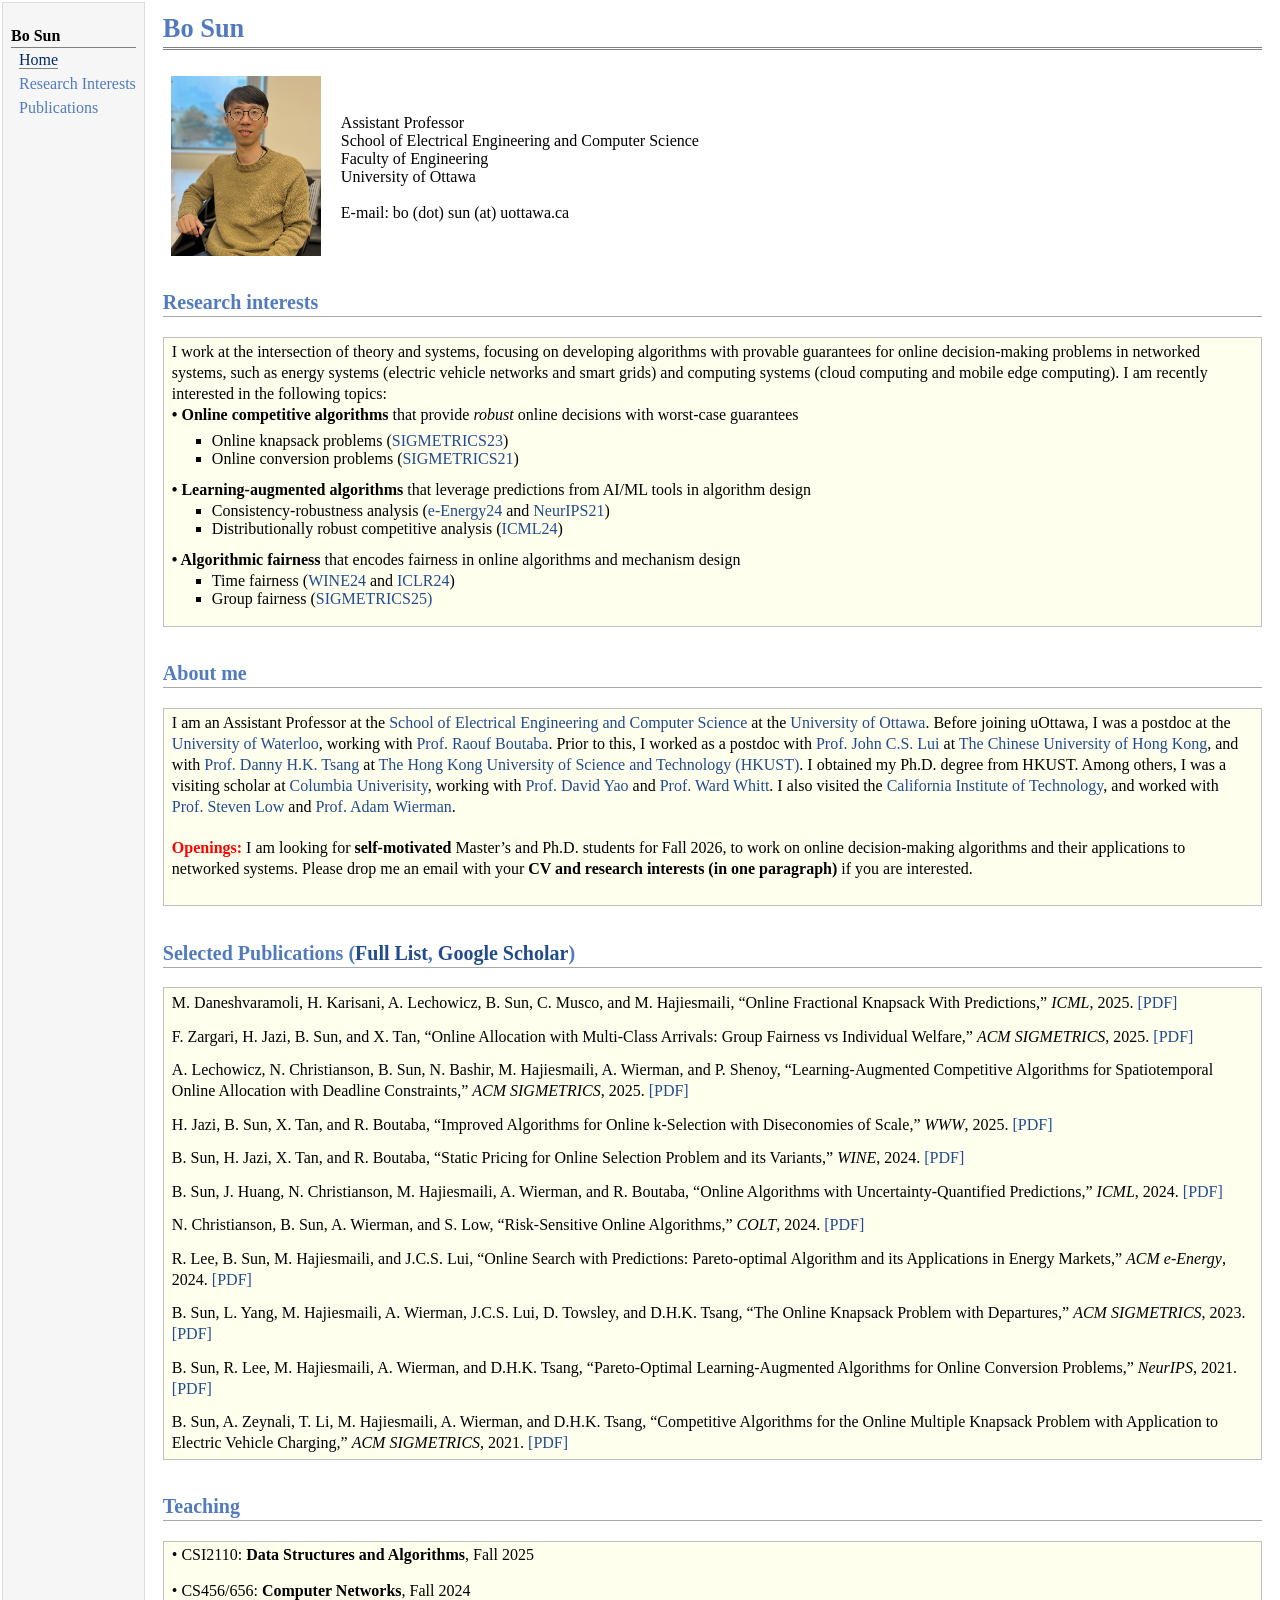
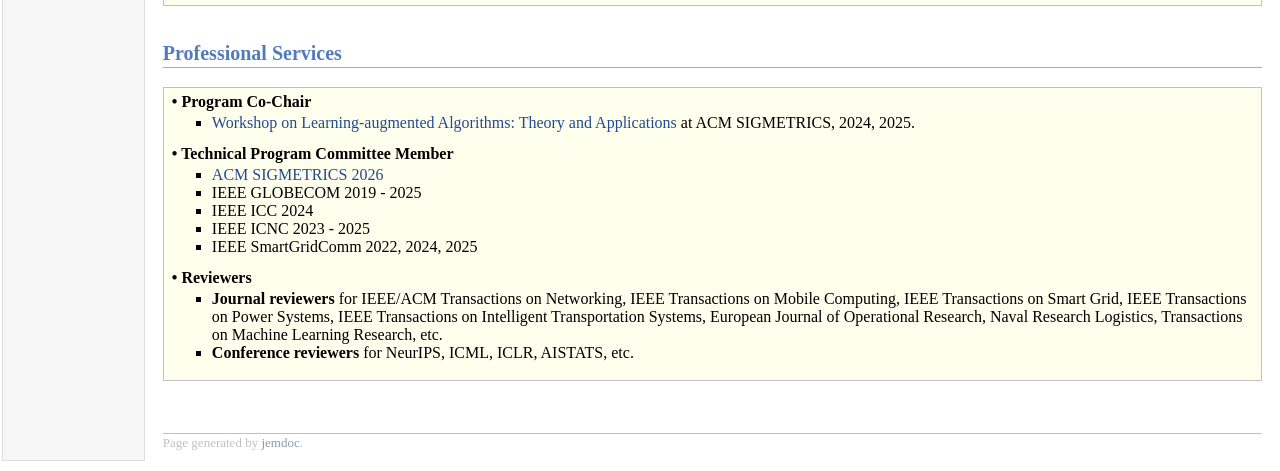
==== index.html @ 88fc20f6 "Add files via upload" ====
<!DOCTYPE html PUBLIC "-//W3C//DTD XHTML 1.1//EN"
  "http://www.w3.org/TR/xhtml11/DTD/xhtml11.dtd">
<html xmlns="http://www.w3.org/1999/xhtml" xml:lang="en">
<head>
<meta name="generator" content="jemdoc, see http://jemdoc.jaboc.net/" />
<meta http-equiv="Content-Type" content="text/html;charset=utf-8" />
<link rel="stylesheet" href="jemdoc.css" type="text/css" />
<title></title>
</head>
<body>
<table summary="Table for page layout." id="tlayout">
<tr valign="top">
<td id="layout-menu">
<div class="menu-category">Bo Sun</div>
<div class="menu-item"><a href="index.html" class="current">Home</a></div>
<div class="menu-item"><a href="#researchinterests">Research Interests</a></div>
<div class="menu-item"><a href="#publications">Publications</a></div>
</td>
<td id="layout-content">
<div id="toptitle">
<h1> Bo Sun </h1>
</div>
<table class="imgtable"><tr><td>
<img src="image/sunbo24.jpg" alt="Bo Sun" width="150px" height="180px" />&nbsp;</td>
<td align="left">Assistant Professor<br>
School of Electrical Engineering and Computer Science 
<br>
Faculty of Engineering<br>
University of Ottawa<br><br>
E-mail: bo (dot) sun (at) uottawa.ca
</td></tr></table>
</div></div>

<a name="researchinterests"></a><h2>Research interests</h2>
<div class="infoblock">
<div class="blockcontent">
<p>I work at the intersection of theory and systems, focusing on developing algorithms with provable guarantees for online decision-making problems in networked systems, such as energy systems (electric vehicle networks and smart grids) and computing systems (cloud computing and mobile edge computing). I am recently interested in the following topics:

<br>
<b>&bull; Online competitive algorithms</b> that provide <i>robust</i> online decisions with worst-case guarantees 
 <ul>
	<li>Online knapsack problems (<a href="https://arxiv.org/abs/2209.11934">SIGMETRICS23</a>)</li>
	<li>Online conversion problems (<a href="https://arxiv.org/abs/2010.00412">SIGMETRICS21</a>) </li>
 </ul>
<b>&bull; Learning-augmented algorithms</b> that leverage <i></i>predictions from AI/ML</i> tools in algorithm design
 <ul>
	<li>Consistency-robustness analysis (<a href="https://arxiv.org/abs/2211.06567">e-Energy24</a> and <a href="https://arxiv.org/abs/2109.01556">NeurIPS21</a>)</li>
	<li>Distributionally robust competitive analysis (<a href="https://arxiv.org/abs/2310.11558">ICML24</a>)</li>
 </ul>
<b>&bull; Algorithmic fairness</b> that encodes fairness in online algorithms and mechanism design
 <ul>
	<li>Time fairness (<a href="https://arxiv.org/abs/2410.07378">WINE24</a> and <a href="https://arxiv.org/abs/2305.13293">ICLR24</a>) </li>
	<li>Group fairness (<a href="https://arxiv.org/abs/2501.15782">SIGMETRICS25)</a></li>
 </ul>
</div></div>
<h2>About me</h2>
<div class="infoblock">
<div class="blockcontent">

<p> I am an Assistant Professor at the <a href="https://www.uottawa.ca/faculty-engineering/school-electrical-engineering-computer-science">School of Electrical Engineering and Computer Science</a> at the <a href="https://www.uottawa.ca/en">University of Ottawa</a>. Before joining uOttawa, I was a postdoc at the <a href="https://uwaterloo.ca/">University of Waterloo</a>, working with <a href="https://rboutaba.cs.uwaterloo.ca/">Prof. Raouf Boutaba</a>. Prior to this, I worked as a postdoc with <a href="http://www.cse.cuhk.edu.hk/~cslui/">Prof. John C.S. Lui</a> at <a href="https://www.cuhk.edu.hk/">The Chinese University of Hong Kong</a>, and with <a href="https://eetsang.home.ece.ust.hk/">Prof. Danny H.K. Tsang</a> at <a href="https://hkust.edu.hk/">The Hong Kong University of Science and Technology (HKUST)</a>. I obtained my Ph.D. degree from HKUST. 


Among others, I was a visiting scholar at <a href="https://www.columbia.edu/">Columbia Univerisity</a>, working with <a href="http://www.columbia.edu/~yao/">Prof. David Yao</a> and <a href="http://www.columbia.edu/~ww2040/">Prof. Ward Whitt</a>. I also visited the <a href="https://www.caltech.edu/">California Institute of Technology</a>, and worked with <a href="http://netlab.caltech.edu/">Prof. Steven Low</a> and <a href="http://users.cms.caltech.edu/~adamw/index.html">Prof. Adam Wierman</a>.

<br><br>

<b style="color: red; font-size: 16px;">Openings:</b> I am looking for <b>self-motivated</b> Master’s and Ph.D. students for Fall 2026, to work on online decision-making algorithms and their applications to networked systems. Please drop me an email with your <b>CV and research interests (in one paragraph)</b> if you are interested.
<br><br>

</p>
</div></div>

<a name="publications"></a><h2>Selected Publications (<a href="publications.html">Full List</a>, <a href="https://scholar.google.com.hk/citations?user=nzuTDlcAAAAJ&hl=en">Google Scholar</a>)</h2>
<div class="infoblock">
<div class="blockcontent">

<p>M. Daneshvaramoli, H. Karisani, A. Lechowicz, B. Sun, C. Musco, and M. Hajiesmaili, &ldquo;Online Fractional Knapsack With Predictions,&rdquo; <i>ICML</i>, 2025. <a href="https://arxiv.org/abs/2406.18752">[PDF]</a></p>

<p>F. Zargari, H. Jazi, B. Sun, and X. Tan, &ldquo;Online Allocation with Multi-Class Arrivals: Group Fairness vs Individual Welfare,&rdquo; <i>ACM SIGMETRICS</i>, 2025. <a href="https://arxiv.org/abs/2501.15782">[PDF]</a></p>

<p>A. Lechowicz, N. Christianson, B. Sun, N. Bashir, M. Hajiesmaili, A. Wierman, and P. Shenoy, &ldquo;Learning-Augmented Competitive Algorithms for Spatiotemporal Online Allocation with Deadline Constraints,&rdquo; <i>ACM SIGMETRICS</i>, 2025. <a href="https://dl.acm.org/doi/10.1145/3711701">[PDF]</a></p>

<p>H. Jazi, B. Sun, X. Tan, and R. Boutaba, &ldquo;Improved Algorithms for Online k-Selection with Diseconomies of Scale,&rdquo; <i>WWW</i>, 2025. <a href="https://arxiv.org/abs/2502.02543">[PDF]</a></p>

<p>B. Sun, H. Jazi, X. Tan, and R. Boutaba, &ldquo;Static Pricing for Online Selection Problem and its Variants,&rdquo; <i>WINE</i>, 2024. <a href="https://arxiv.org/abs/2410.07378">[PDF]</a></p>

<p>B. Sun, J. Huang, N. Christianson, M. Hajiesmaili, A. Wierman, and R. Boutaba, &ldquo;Online Algorithms with Uncertainty-Quantified Predictions,&rdquo; <i>ICML</i>, 2024. <a href="https://arxiv.org/abs/2310.11558">[PDF]</a></p>

<p>N. Christianson, B. Sun, A. Wierman, and S. Low, &ldquo;Risk-Sensitive Online Algorithms,&rdquo; <i>COLT</i>, 2024. <a href="https://arxiv.org/abs/2405.09859">[PDF]</a></p>

<p>R. Lee, B. Sun, M. Hajiesmaili, and J.C.S. Lui, &ldquo;Online Search with Predictions: Pareto-optimal Algorithm and its Applications in Energy Markets,&rdquo; <i>ACM e-Energy</i>, 2024. <a href="https://arxiv.org/abs/2211.06567">[PDF]</a></p>

<p>B. Sun, L. Yang, M. Hajiesmaili, A. Wierman, J.C.S. Lui, D. Towsley, and D.H.K. Tsang, &ldquo;The Online Knapsack Problem with Departures,&rdquo; <i>ACM SIGMETRICS</i>, 2023. <a href="https://arxiv.org/abs/2209.11934">[PDF]</a></p>

<p>B. Sun, R. Lee, M. Hajiesmaili, A. Wierman, and D.H.K. Tsang, &ldquo;Pareto-Optimal Learning-Augmented Algorithms for Online Conversion Problems,&rdquo; <i>NeurIPS</i>, 2021. <a href="https://arxiv.org/abs/2109.01556">[PDF]</a></p>

<p>B. Sun, A. Zeynali, T. Li, M. Hajiesmaili, A. Wierman, and D.H.K. Tsang, &ldquo;Competitive Algorithms for the Online Multiple Knapsack Problem with Application to Electric Vehicle Charging,&rdquo; <i>ACM SIGMETRICS</i>, 2021. <a href="https://arxiv.org/abs/2010.00412">[PDF]</a></p>

</div></div>

<a name="teaching"></a><h2>Teaching</h2>
<div class="infoblock">
<div class="blockcontent">
&bull; CSI2110: <b>Data Structures and Algorithms</b>, Fall 2025 

<br><br>

&bull; CS456/656: <b>Computer Networks</b>, Fall 2024


</div></div>

<a name="teaching"></a><h2>Professional Services</h2>
<div class="infoblock">
<div class="blockcontent">
<b>&bull; Program Co-Chair</b> 
 <ul>
	<li><a href="https://learning-augmented-algorithms.github.io/">Workshop on Learning-augmented Algorithms: Theory and Applications</a> at ACM SIGMETRICS, 2024, 2025.</li>
 </ul>
<b>&bull; Technical Program Committee Member</b> 
 <ul>
	<li><a href="https://www.sigmetrics.org/sigmetrics2026/">ACM SIGMETRICS 2026</a></li>
	<li>IEEE GLOBECOM 2019 - 2025 </li>
	<li>IEEE ICC 2024 </li>
	<li>IEEE ICNC 2023 - 2025 </li>
	<li>IEEE SmartGridComm 2022, 2024, 2025 </li>
 </ul>

<b>&bull; Reviewers</b> 
 <ul>
	<li> <b>Journal reviewers</b> for IEEE/ACM Transactions on Networking,  IEEE Transactions on Mobile Computing, IEEE Transactions on Smart Grid, IEEE Transactions on Power Systems, IEEE Transactions on Intelligent Transportation Systems, European Journal of Operational Research, Naval Research Logistics, Transactions on Machine Learning Research, etc. </li>
	<li> <b>Conference reviewers</b> for NeurIPS, ICML, ICLR, AISTATS, etc. </li>
 </ul>

</div></div>

<div id="footer">
<div id="footer-text">
Page generated by <a href="http://jemdoc.jaboc.net/">jemdoc</a>.
</div>
</div>
</td>
</tr>
</table>
</body>
</html>
---- jemdoc.css ----
/* Default css file for jemdoc. */

table#tlayout {
    border: none;
    border-collapse: separate;
    background: white;
}

body {
	background: white;
	font-family: Georgia, serif;
	padding-bottom: 8px;
	margin: 0;
}

#layout-menu {
	background: #f6f6f6;
	border: 1px solid #dddddd;
	padding-top: 0.5em;
	padding-left: 8px;
	padding-right: 8px;
	font-size: 1.0em;
	width: auto;
	white-space: nowrap;
    text-align: left;
    vertical-align: top;
}

#layout-menu td {
	background: #f4f4f4;
    vertical-align: top;
}

#layout-content {
	padding-top: 0.0em;
	padding-left: 1.0em;
	padding-right: 1.0em;
    border: none;
    background: white;
    text-align: left;
    vertical-align: top;
}

#layout-menu a {
	line-height: 1.5em;
	margin-left: 0.5em;
}

tt {
    background: #ffffdd;
}

pre, tt {
	font-size: 90%;
	font-family: monaco, monospace;
}

a, a > tt {
	color: #224b8d;
	text-decoration: none;
}

a:hover {
	border-bottom: 1px gray dotted;
}

#layout-menu a.current:link, #layout-menu a.current:visited {
	color: #022b6d;
	border-bottom: 1px gray solid;
}
#layout-menu a:link, #layout-menu a:visited, #layout-menu a:hover {
	color: #527bbd;
	text-decoration: none;
}
#layout-menu a:hover {
	text-decoration: none;
}

div.menu-category {
	border-bottom: 1px solid gray;
	margin-top: 0.8em;
	padding-top: 0.2em;
	padding-bottom: 0.1em;
	font-weight: bold;
}

div.menu-item {
	padding-left: 16px;
	text-indent: -16px;
}

div#toptitle {
	padding-bottom: 0.2em;
	margin-bottom: 1.5em;
	border-bottom: 3px double gray;
}

/* Reduce space if we begin the page with a title. */
div#toptitle + h2, div#toptitle + h3 {
	margin-top: -0.7em;
}

div#subtitle {
	margin-top: 0.0em;
	margin-bottom: 0.0em;
	padding-top: 0em;
	padding-bottom: 0.1em;
}

em {
	font-style: italic;
}

strong {
	font-weight: bold;
}


h1, h2, h3 {
	color: #527bbd;
	margin-top: 0.7em;
	margin-bottom: 0.3em;
	padding-bottom: 0.2em;
	line-height: 1.0;
	padding-top: 0.5em;
	border-bottom: 1px solid #aaaaaa;
}

h1 {
	font-size: 165%;
}

h2 {
	padding-top: 0.8em;
	font-size: 125%;
}

h2 + h3 {
    padding-top: 0.2em;
}

h3 {
	font-size: 110%;
	border-bottom: none;
}

p {
	margin-top: 0.0em;
	margin-bottom: 0.8em;
	padding: 0;
	line-height: 1.3;
}

pre {
	padding: 0;
	margin: 0;
}

div#footer {
	font-size: small;
	border-top: 1px solid #c0c0c0;
	padding-top: 0.1em;
	margin-top: 4.0em;
	color: #c0c0c0;
}

div#footer a {
	color: #80a0b0;
}

div#footer-text {
	float: left;
	padding-bottom: 8px;
}

ul, ol, dl {
	margin-top: 0.2em;
	padding-top: 0;
	margin-bottom: 0.8em;
}

dt {
	margin-top: 0.5em;
	margin-bottom: 0;
}

dl {
	margin-left: 20px;
}

dd {
	color: #222222;
}

dd > *:first-child {
	margin-top: 0;
}

ul {
	list-style-position: outside;
	list-style-type: square;
}

p + ul, p + ol {
	margin-top: -0.5em;
}

li ul, li ol {
	margin-top: -0.3em;
}

ol {
	list-style-position: outside;
	list-style-type: decimal;
}

li p, dd p {
	margin-bottom: 0.3em;
}


ol ol {
	list-style-type: lower-alpha;
}

ol ol ol {
	list-style-type: lower-roman;
}

p + div.codeblock {
	margin-top: -0.6em;
}

div.codeblock, div.infoblock {
	margin-right: 0%;
	margin-top: 1.2em;
	margin-bottom: 1.3em;
}

div.blocktitle {
	font-weight: bold;
	color: #cd7b62;
	margin-top: 1.2em;
	margin-bottom: 0.1em;
}

div.blockcontent {
	border: 1px solid silver;
	padding: 0.3em 0.5em;
}

div.infoblock > div.blockcontent {
	background: #ffffee;
}

div.blockcontent p + ul, div.blockcontent p + ol {
	margin-top: 0.4em;
}

div.infoblock p {
	margin-bottom: 0em;
}

div.infoblock li p, div.infoblock dd p {
	margin-bottom: 0.5em;
}

div.infoblock p + p {
	margin-top: 0.8em;
}

div.codeblock > div.blockcontent {
	background: #f6f6f6;
}

span.pycommand {
	color: #000070;
}

span.statement {
	color: #008800;
}
span.builtin {
	color: #000088;
}
span.special {
	color: #990000;
}
span.operator {
	color: #880000;
}
span.error {
	color: #aa0000;
}
span.comment, span.comment > *, span.string, span.string > * {
	color: #606060;
}

@media print {
	#layout-menu { display: none; }
}

#fwtitle {
	margin: 2px;
}

#fwtitle #toptitle {
	padding-left: 0.5em;
	margin-bottom: 0.5em;
}

#layout-content h1:first-child, #layout-content h2:first-child, #layout-content h3:first-child {
	margin-top: -0.7em;
}

div#toptitle h1, #layout-content div#toptitle h1 {
	margin-bottom: 0.0em;
	padding-bottom: 0.1em;
	padding-top: 0;
	margin-top: 0.5em;
	border-bottom: none;
}

img.eq {
	padding: 0;
	padding-left: 0.1em;
	padding-right: 0.1em;
	margin: 0;
}

img.eqwl {
	padding-left: 2em;
	padding-top: 0.6em;
	padding-bottom: 0.2em;
	margin: 0;
}

table {
    border: 2px solid black;
    border-collapse: collapse;
}

td {
    padding: 2px;
    padding-left: 0.5em;
    padding-right: 0.5em;
    text-align: center;
    border: 1px solid gray;
}

table + table {
    margin-top: 1em;
}

tr.heading {
    font-weight: bold;
    border-bottom: 2px solid black;
}

img {
    border: none;
}

table.imgtable, table.imgtable td {
    border: none;
    text-align: left;
}
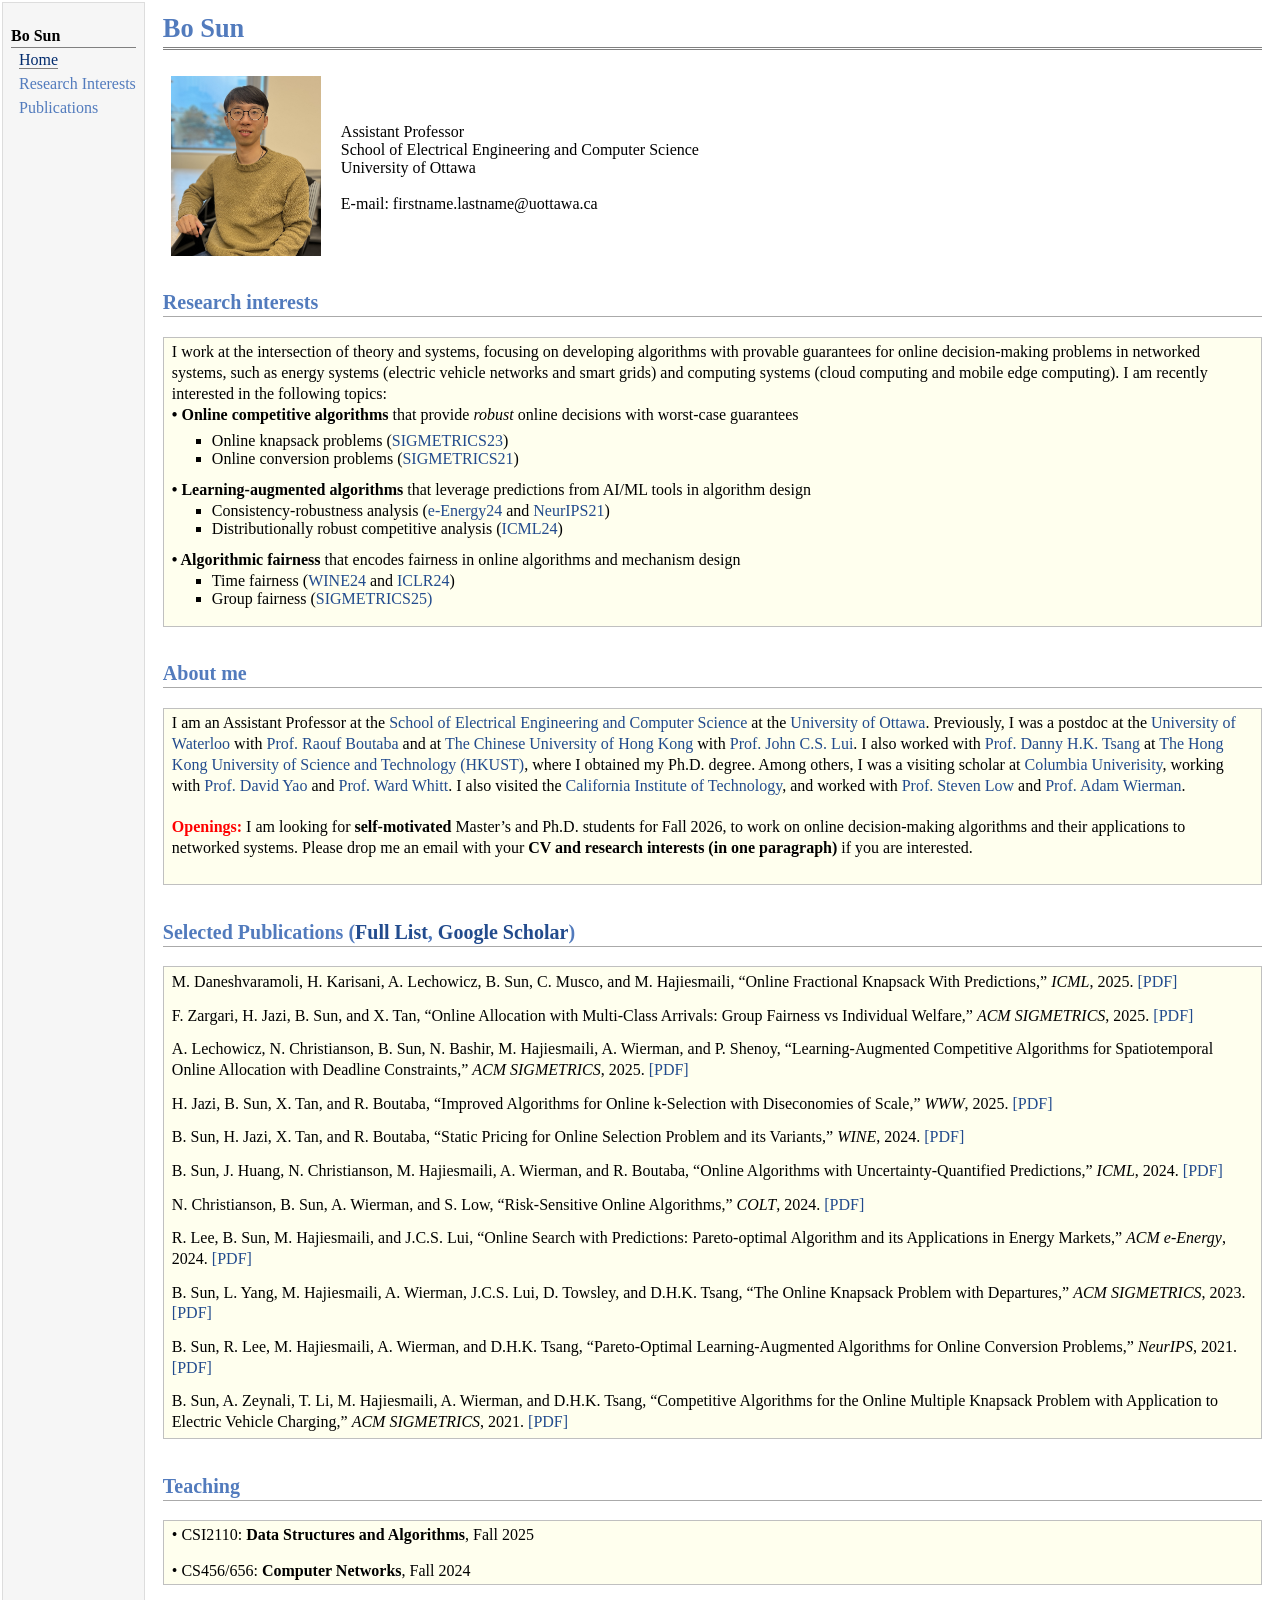
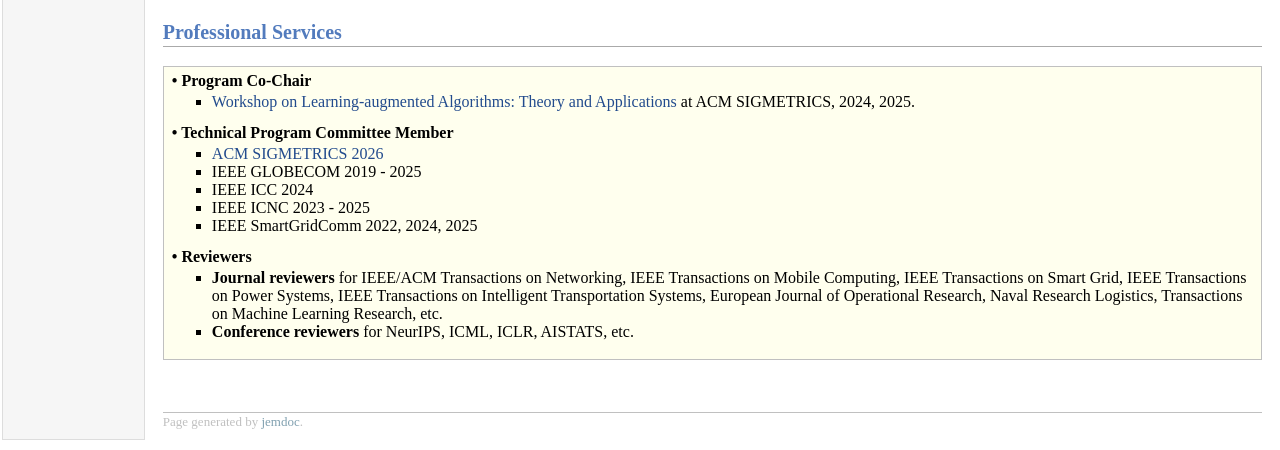
==== commit e5e33b19: "Add files via upload" ====
--- a/index.html
+++ b/index.html
@@ -25,9 +25,8 @@
 <td align="left">Assistant Professor<br>
 School of Electrical Engineering and Computer Science 
 <br>
-Faculty of Engineering<br>
 University of Ottawa<br><br>
-E-mail: bo (dot) sun (at) uottawa.ca
+E-mail: firstname.lastname@uottawa.ca
 </td></tr></table>
 </div></div>
 
@@ -57,7 +56,7 @@
 <div class="infoblock">
 <div class="blockcontent">
 
-<p> I am an Assistant Professor at the <a href="https://www.uottawa.ca/faculty-engineering/school-electrical-engineering-computer-science">School of Electrical Engineering and Computer Science</a> at the <a href="https://www.uottawa.ca/en">University of Ottawa</a>. Before joining uOttawa, I was a postdoc at the <a href="https://uwaterloo.ca/">University of Waterloo</a>, working with <a href="https://rboutaba.cs.uwaterloo.ca/">Prof. Raouf Boutaba</a>. Prior to this, I worked as a postdoc with <a href="http://www.cse.cuhk.edu.hk/~cslui/">Prof. John C.S. Lui</a> at <a href="https://www.cuhk.edu.hk/">The Chinese University of Hong Kong</a>, and with <a href="https://eetsang.home.ece.ust.hk/">Prof. Danny H.K. Tsang</a> at <a href="https://hkust.edu.hk/">The Hong Kong University of Science and Technology (HKUST)</a>. I obtained my Ph.D. degree from HKUST. 
+<p> I am an Assistant Professor at the <a href="https://www.uottawa.ca/faculty-engineering/school-electrical-engineering-computer-science">School of Electrical Engineering and Computer Science</a> at the <a href="https://www.uottawa.ca/en">University of Ottawa</a>. Previously, I was a postdoc at the <a href="https://uwaterloo.ca/">University of Waterloo</a> with <a href="https://rboutaba.cs.uwaterloo.ca/">Prof. Raouf Boutaba</a> and at <a href="https://www.cuhk.edu.hk/">The Chinese University of Hong Kong</a> with <a href="http://www.cse.cuhk.edu.hk/~cslui/">Prof. John C.S. Lui</a>. I also worked with <a href="https://eetsang.home.ece.ust.hk/">Prof. Danny H.K. Tsang</a> at <a href="https://hkust.edu.hk/">The Hong Kong University of Science and Technology (HKUST)</a>, where I obtained my Ph.D. degree. 
 
 
 Among others, I was a visiting scholar at <a href="https://www.columbia.edu/">Columbia Univerisity</a>, working with <a href="http://www.columbia.edu/~yao/">Prof. David Yao</a> and <a href="http://www.columbia.edu/~ww2040/">Prof. Ward Whitt</a>. I also visited the <a href="https://www.caltech.edu/">California Institute of Technology</a>, and worked with <a href="http://netlab.caltech.edu/">Prof. Steven Low</a> and <a href="http://users.cms.caltech.edu/~adamw/index.html">Prof. Adam Wierman</a>.
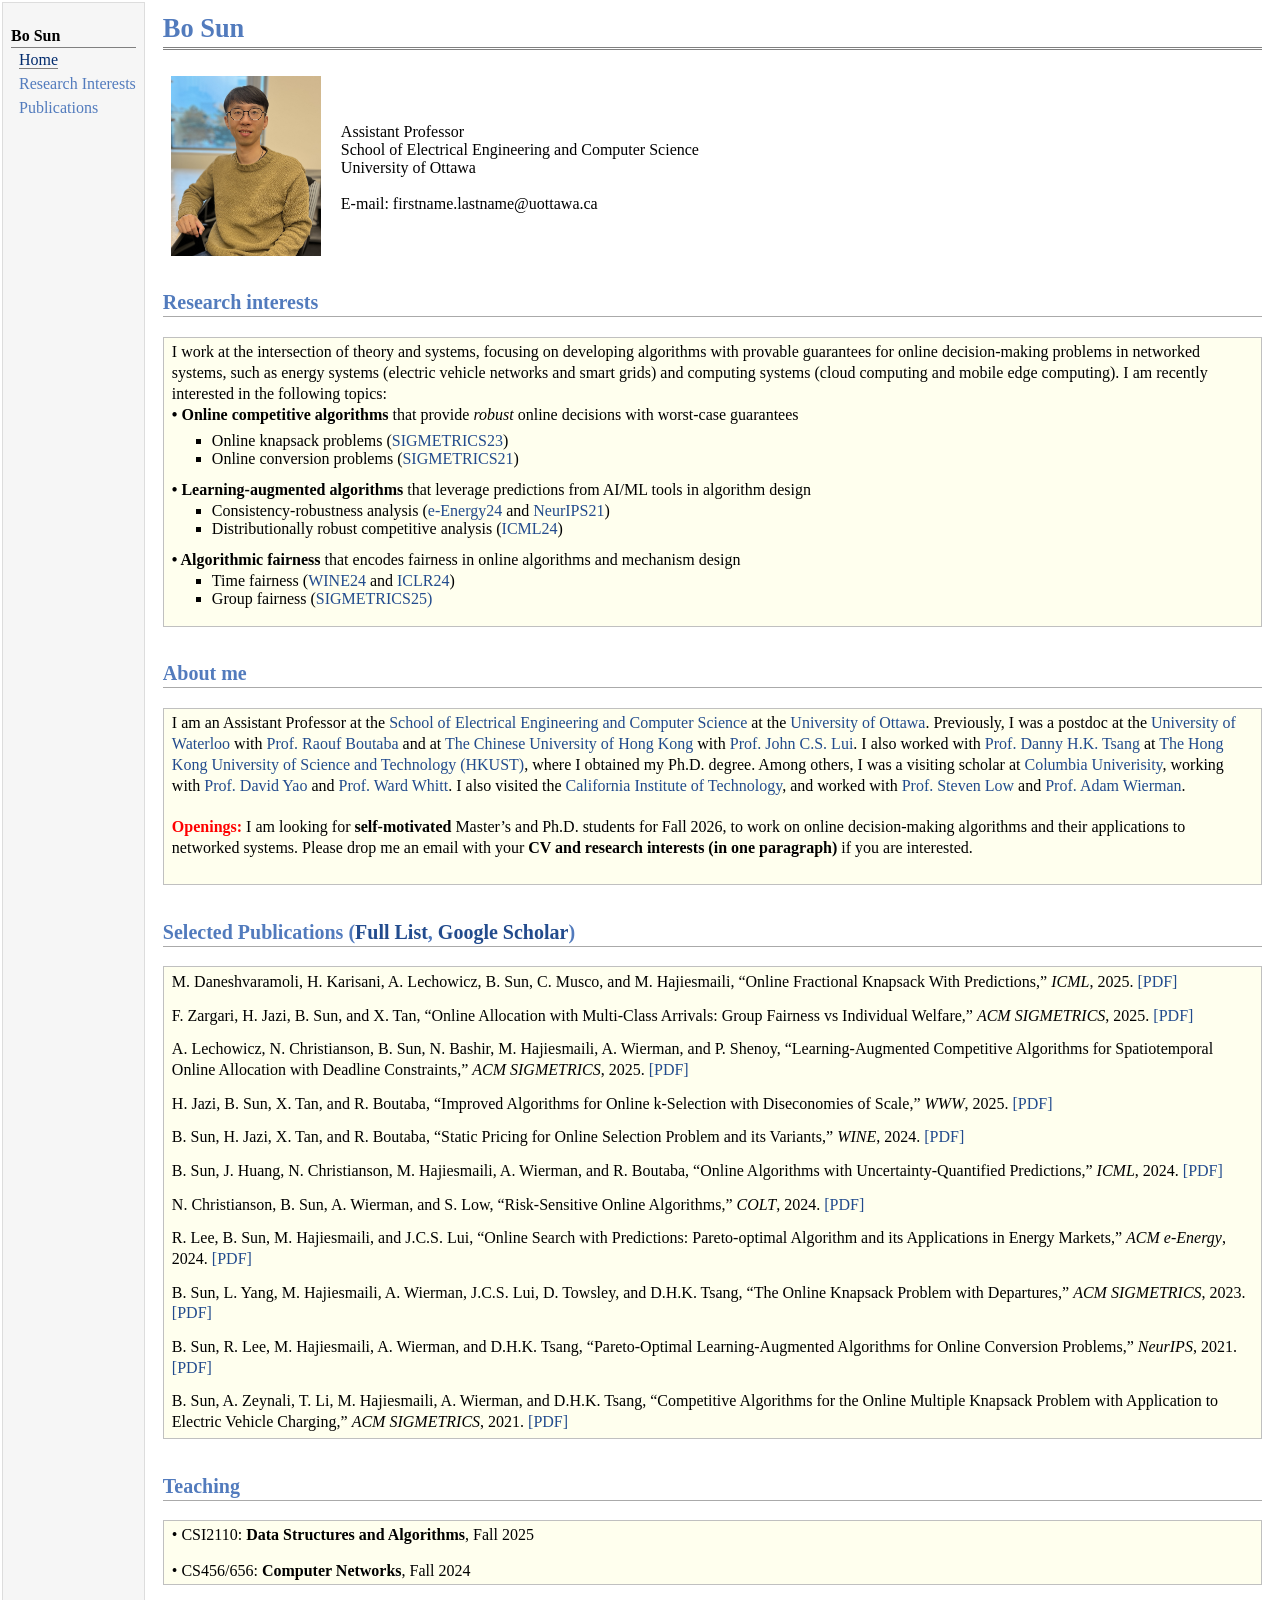
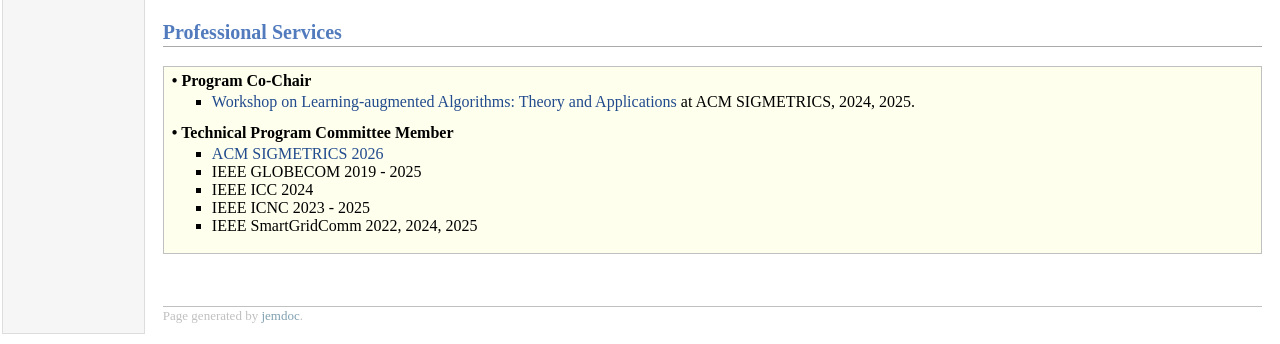
==== commit b344a8e4: "Update index.html" ====
--- a/index.html
+++ b/index.html
@@ -125,12 +125,6 @@
 	<li>IEEE SmartGridComm 2022, 2024, 2025 </li>
  </ul>
 
-<b>&bull; Reviewers</b> 
- <ul>
-	<li> <b>Journal reviewers</b> for IEEE/ACM Transactions on Networking,  IEEE Transactions on Mobile Computing, IEEE Transactions on Smart Grid, IEEE Transactions on Power Systems, IEEE Transactions on Intelligent Transportation Systems, European Journal of Operational Research, Naval Research Logistics, Transactions on Machine Learning Research, etc. </li>
-	<li> <b>Conference reviewers</b> for NeurIPS, ICML, ICLR, AISTATS, etc. </li>
- </ul>
-
 </div></div>
 
 <div id="footer">
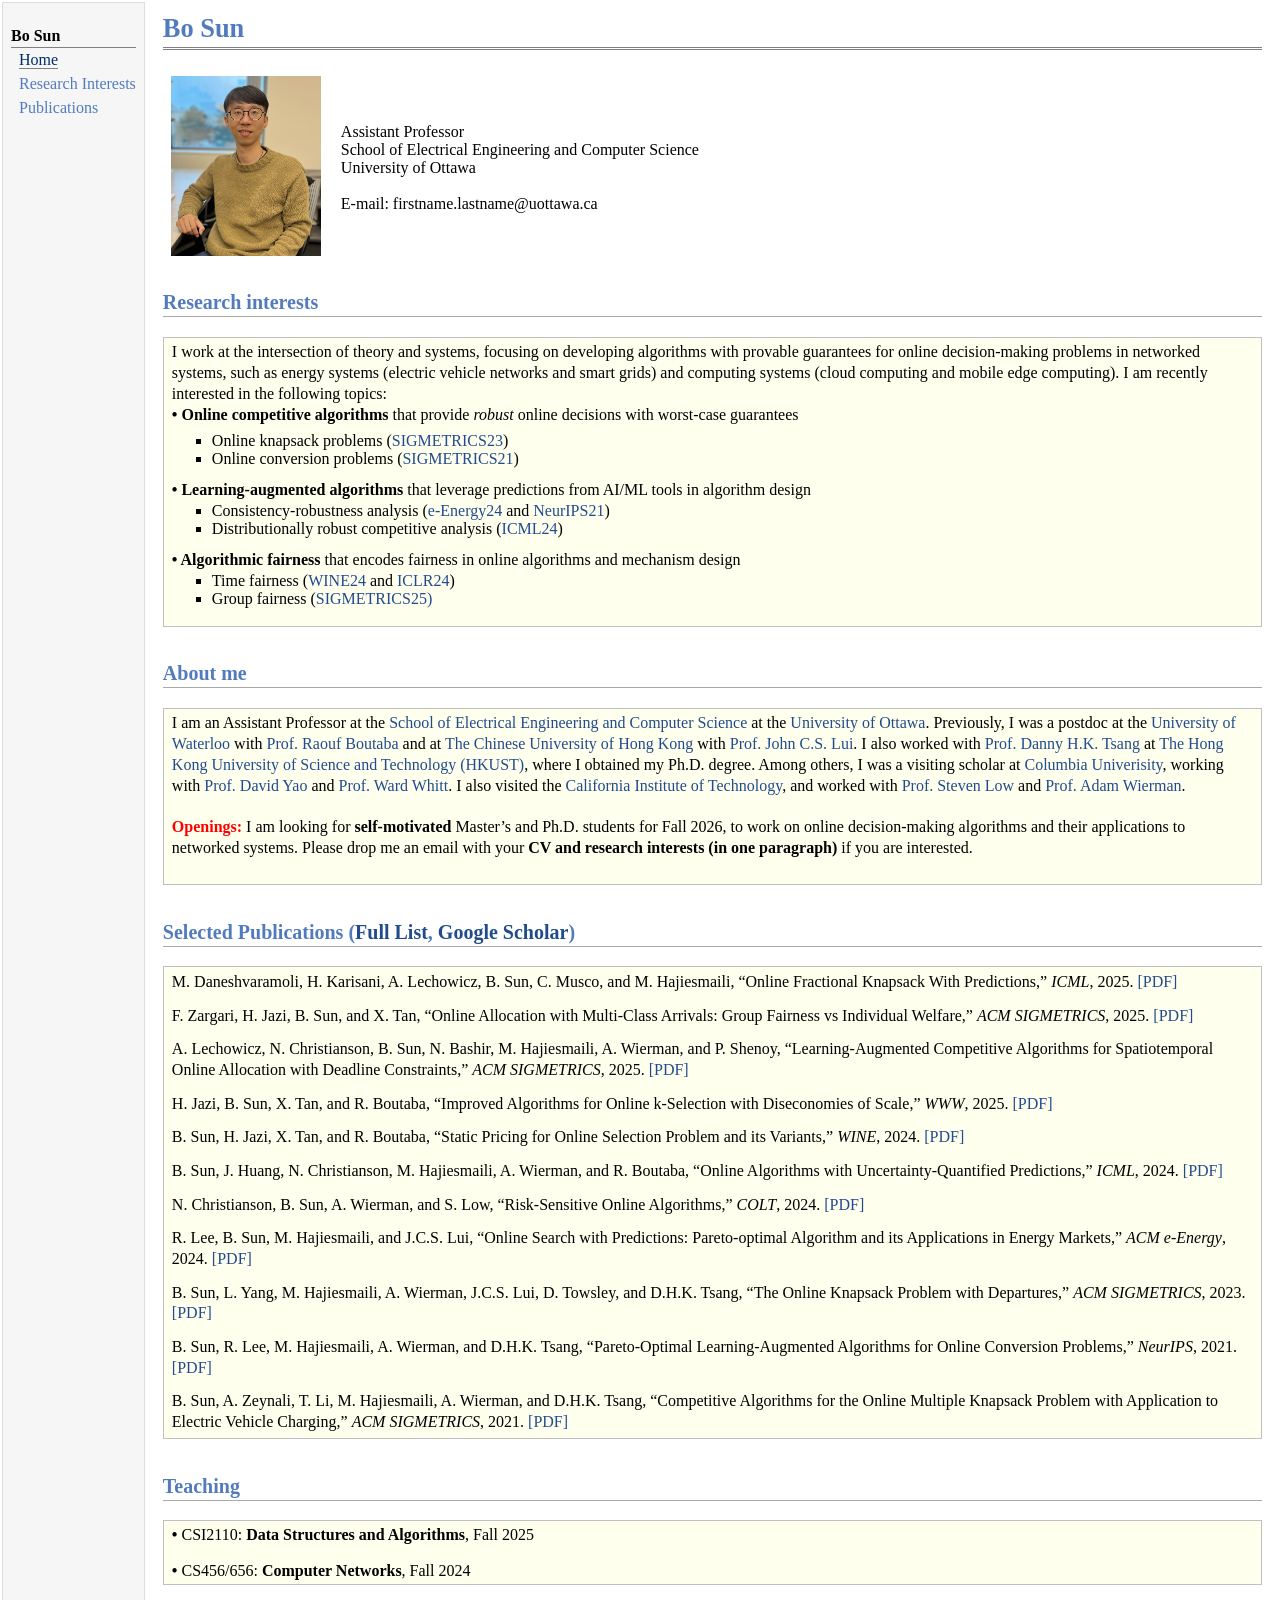
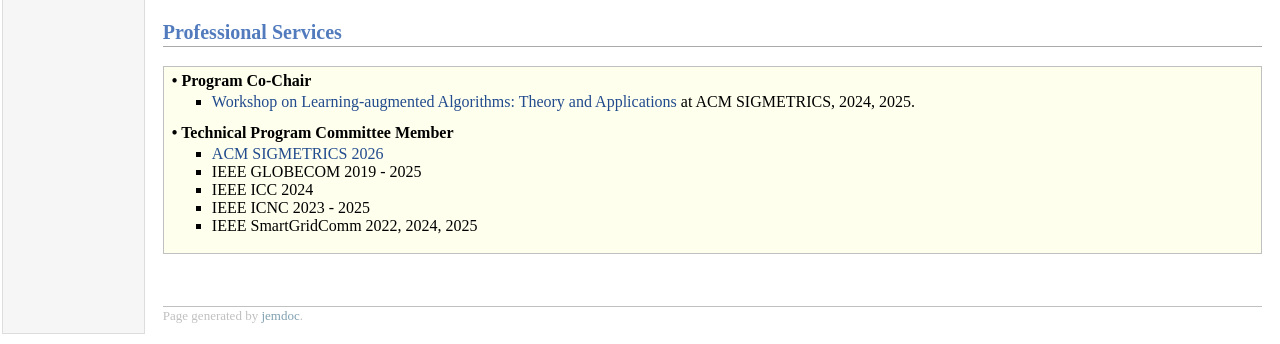
==== commit 3171184a: "Update index.html" ====
--- a/index.html
+++ b/index.html
@@ -100,11 +100,11 @@
 <a name="teaching"></a><h2>Teaching</h2>
 <div class="infoblock">
 <div class="blockcontent">
-&bull; CSI2110: <b>Data Structures and Algorithms</b>, Fall 2025 
+<b>&bull;</b> CSI2110: <b>Data Structures and Algorithms</b>, Fall 2025 
 
 <br><br>
 
-&bull; CS456/656: <b>Computer Networks</b>, Fall 2024
+<b>&bull;</b> CS456/656: <b>Computer Networks</b>, Fall 2024
 
 
 </div></div>
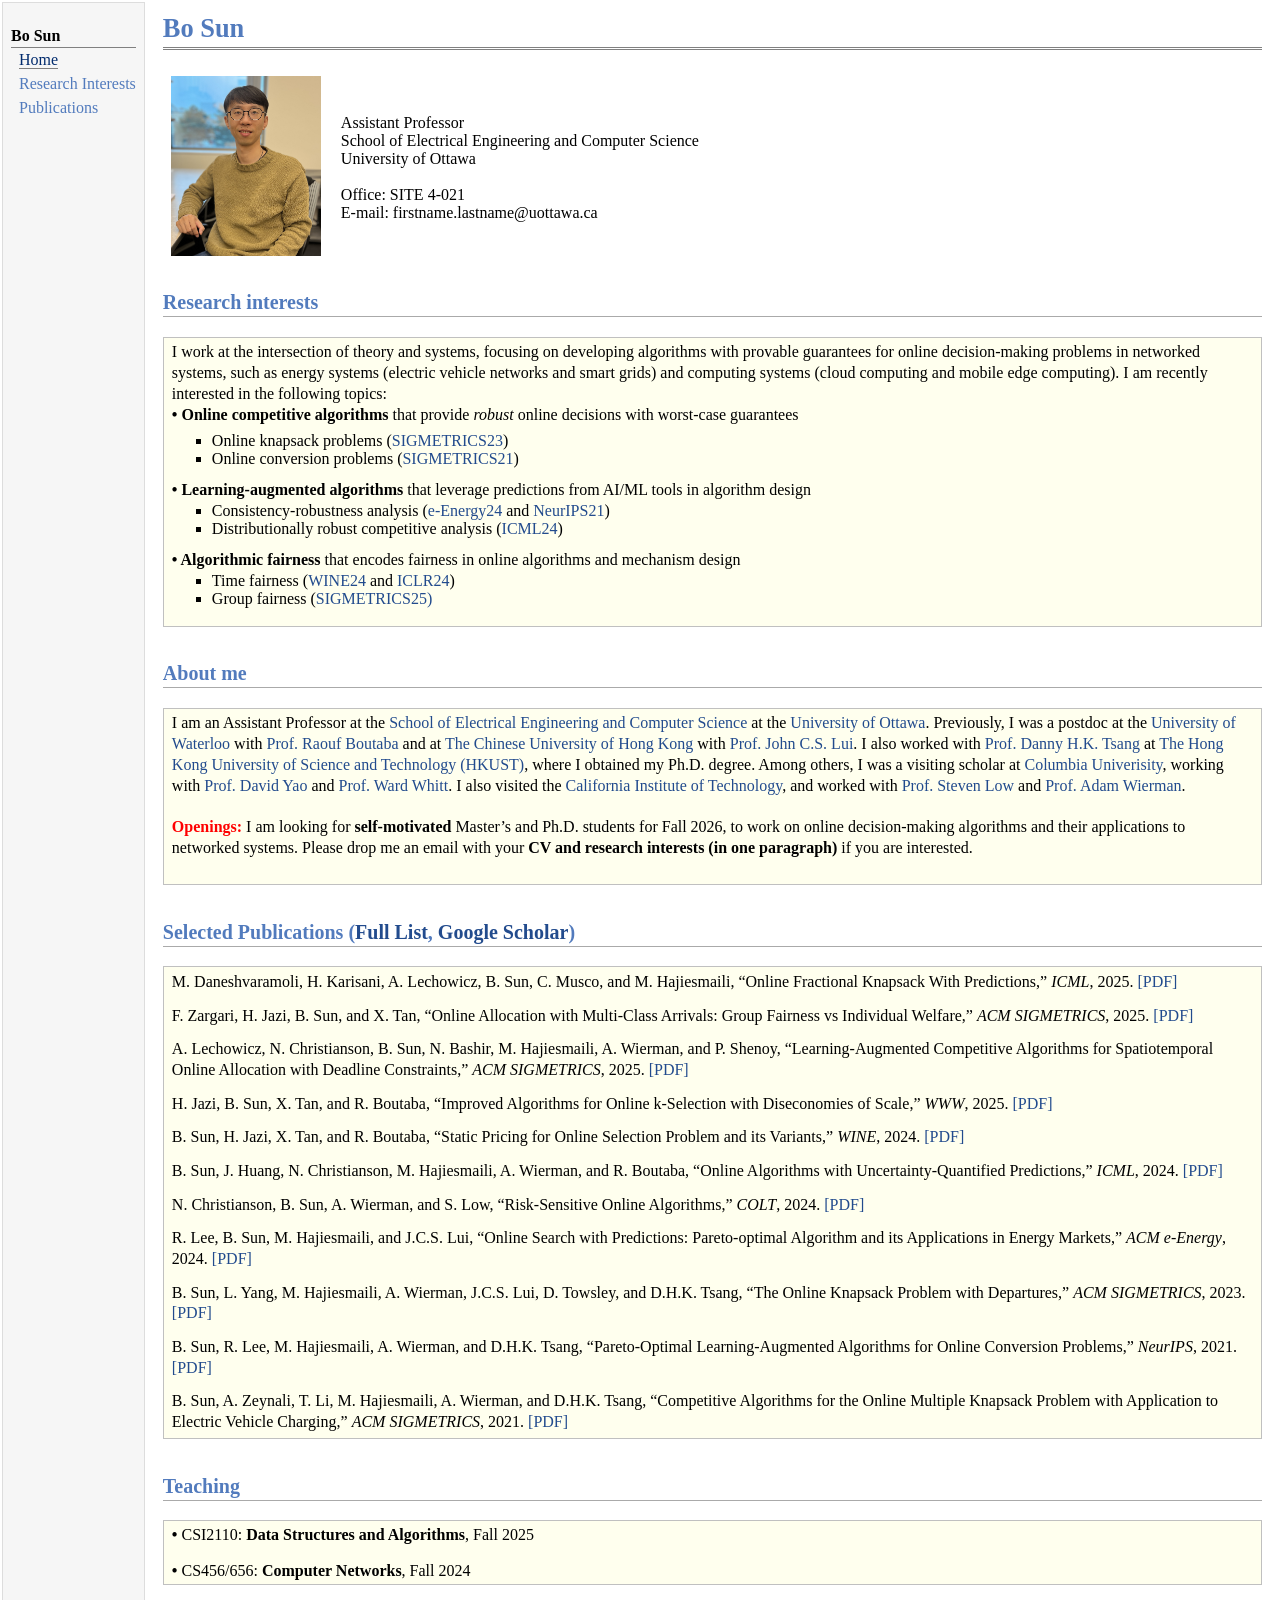
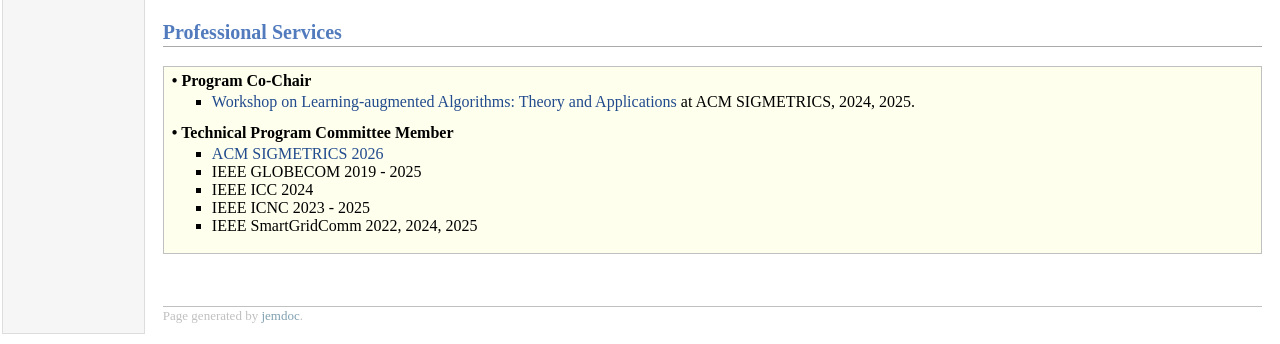
==== commit 2908c2ff: "Update index.html" ====
--- a/index.html
+++ b/index.html
@@ -26,6 +26,7 @@
 School of Electrical Engineering and Computer Science 
 <br>
 University of Ottawa<br><br>
+Office: SITE 4-021<br>
 E-mail: firstname.lastname@uottawa.ca
 </td></tr></table>
 </div></div>
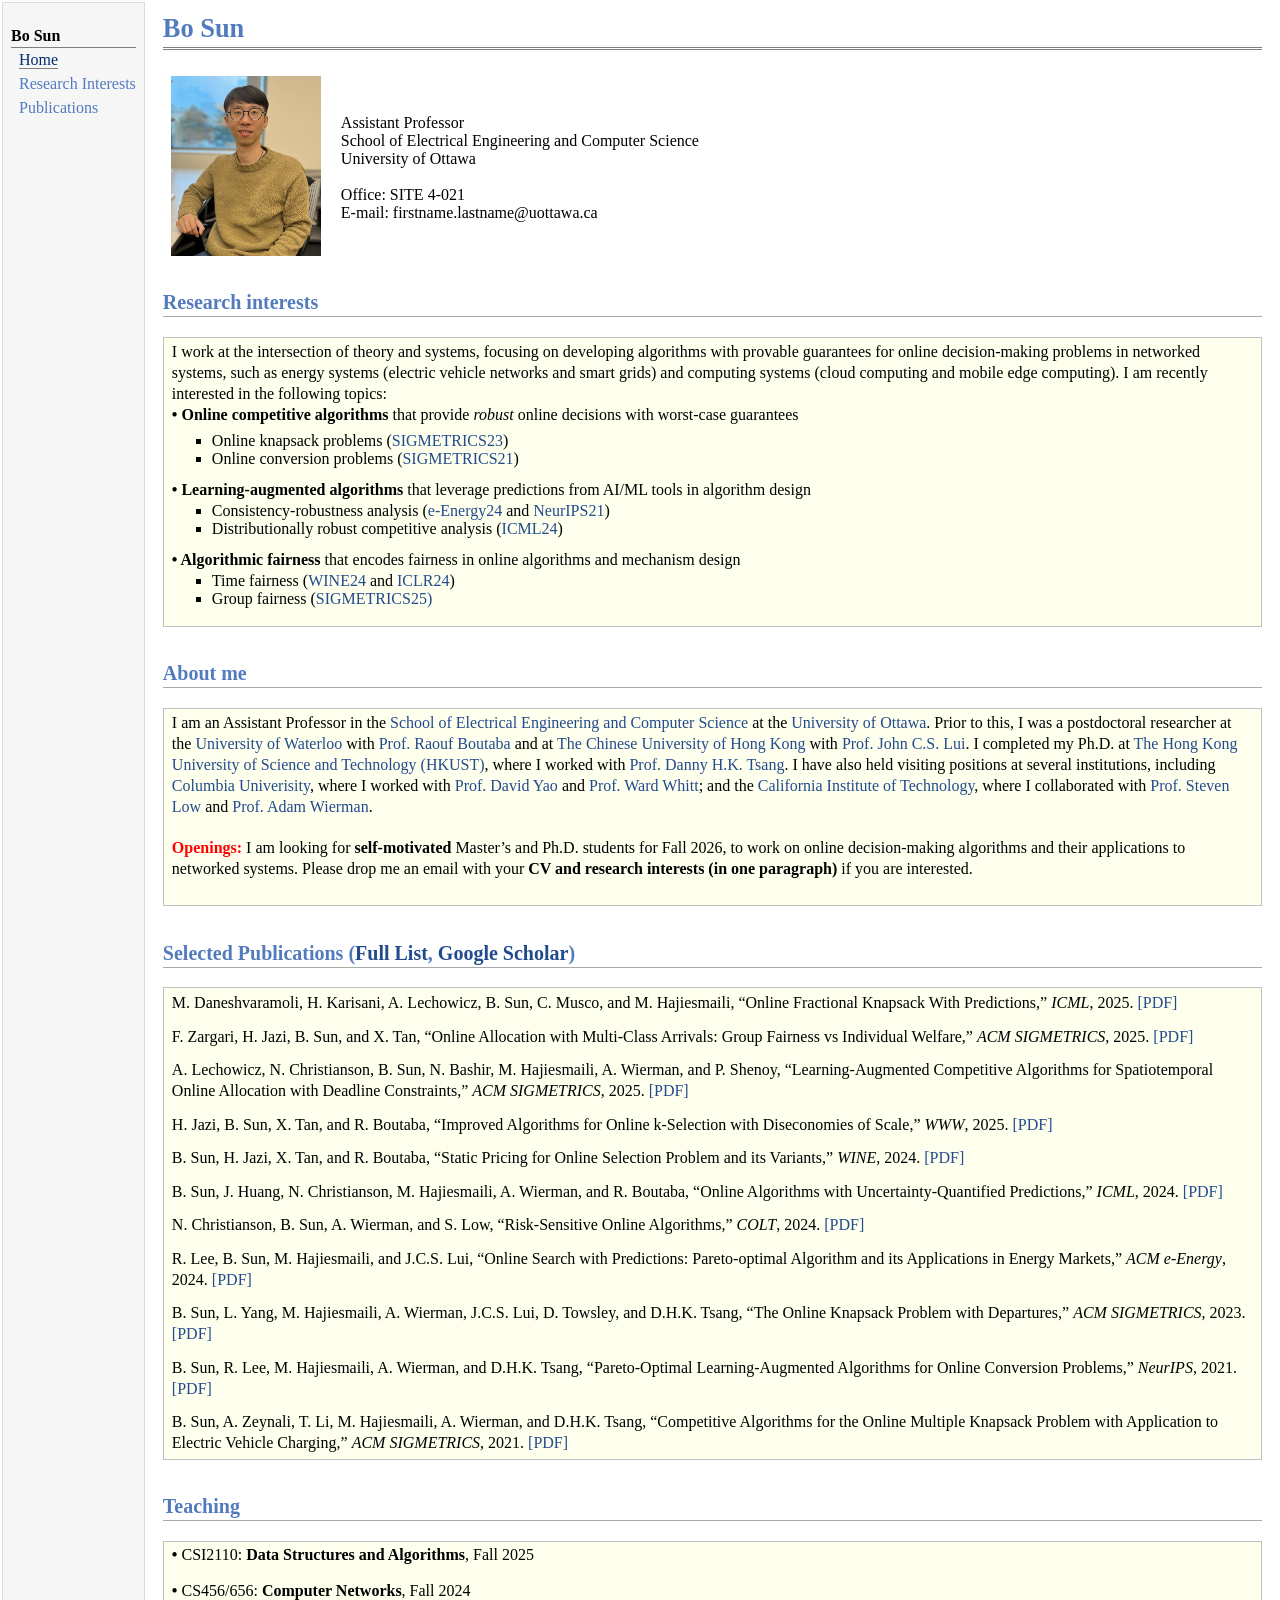
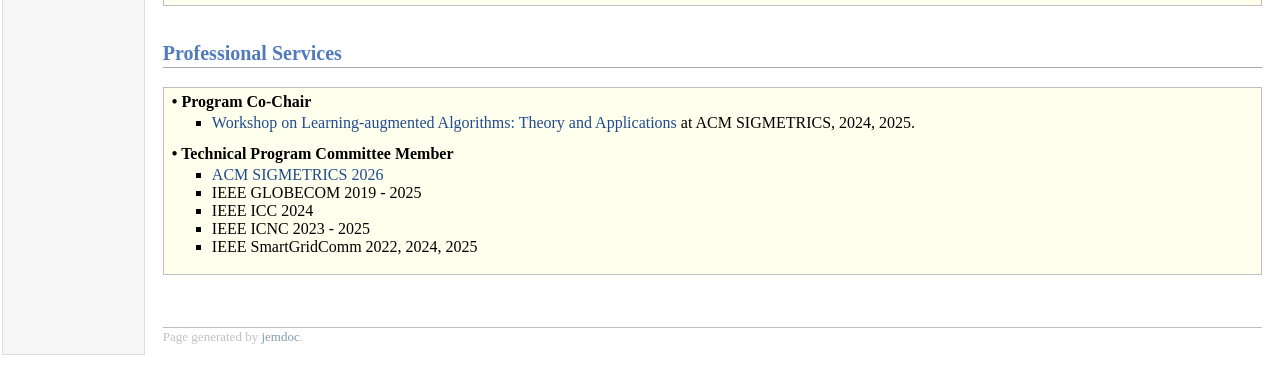
==== commit 3b5ac43e: "Update index.html" ====
--- a/index.html
+++ b/index.html
@@ -57,10 +57,10 @@
 <div class="infoblock">
 <div class="blockcontent">
 
-<p> I am an Assistant Professor at the <a href="https://www.uottawa.ca/faculty-engineering/school-electrical-engineering-computer-science">School of Electrical Engineering and Computer Science</a> at the <a href="https://www.uottawa.ca/en">University of Ottawa</a>. Previously, I was a postdoc at the <a href="https://uwaterloo.ca/">University of Waterloo</a> with <a href="https://rboutaba.cs.uwaterloo.ca/">Prof. Raouf Boutaba</a> and at <a href="https://www.cuhk.edu.hk/">The Chinese University of Hong Kong</a> with <a href="http://www.cse.cuhk.edu.hk/~cslui/">Prof. John C.S. Lui</a>. I also worked with <a href="https://eetsang.home.ece.ust.hk/">Prof. Danny H.K. Tsang</a> at <a href="https://hkust.edu.hk/">The Hong Kong University of Science and Technology (HKUST)</a>, where I obtained my Ph.D. degree. 
+<p> I am an Assistant Professor in the <a href="https://www.uottawa.ca/faculty-engineering/school-electrical-engineering-computer-science">School of Electrical Engineering and Computer Science</a> at the <a href="https://www.uottawa.ca/en">University of Ottawa</a>. Prior to this, I was a postdoctoral researcher at the <a href="https://uwaterloo.ca/">University of Waterloo</a> with <a href="https://rboutaba.cs.uwaterloo.ca/">Prof. Raouf Boutaba</a> and at <a href="https://www.cuhk.edu.hk/">The Chinese University of Hong Kong</a> with <a href="http://www.cse.cuhk.edu.hk/~cslui/">Prof. John C.S. Lui</a>. I completed my Ph.D. at <a href="https://hkust.edu.hk/">The Hong Kong University of Science and Technology (HKUST)</a>, where I worked with <a href="https://eetsang.home.ece.ust.hk/">Prof. Danny H.K. Tsang</a>.
 
 
-Among others, I was a visiting scholar at <a href="https://www.columbia.edu/">Columbia Univerisity</a>, working with <a href="http://www.columbia.edu/~yao/">Prof. David Yao</a> and <a href="http://www.columbia.edu/~ww2040/">Prof. Ward Whitt</a>. I also visited the <a href="https://www.caltech.edu/">California Institute of Technology</a>, and worked with <a href="http://netlab.caltech.edu/">Prof. Steven Low</a> and <a href="http://users.cms.caltech.edu/~adamw/index.html">Prof. Adam Wierman</a>.
+I have also held visiting positions at several institutions, including <a href="https://www.columbia.edu/">Columbia Univerisity</a>, where I worked with <a href="http://www.columbia.edu/~yao/">Prof. David Yao</a> and <a href="http://www.columbia.edu/~ww2040/">Prof. Ward Whitt</a>; and the <a href="https://www.caltech.edu/">California Institute of Technology</a>, where I collaborated with <a href="http://netlab.caltech.edu/">Prof. Steven Low</a> and <a href="http://users.cms.caltech.edu/~adamw/index.html">Prof. Adam Wierman</a>.
 
 <br><br>
 
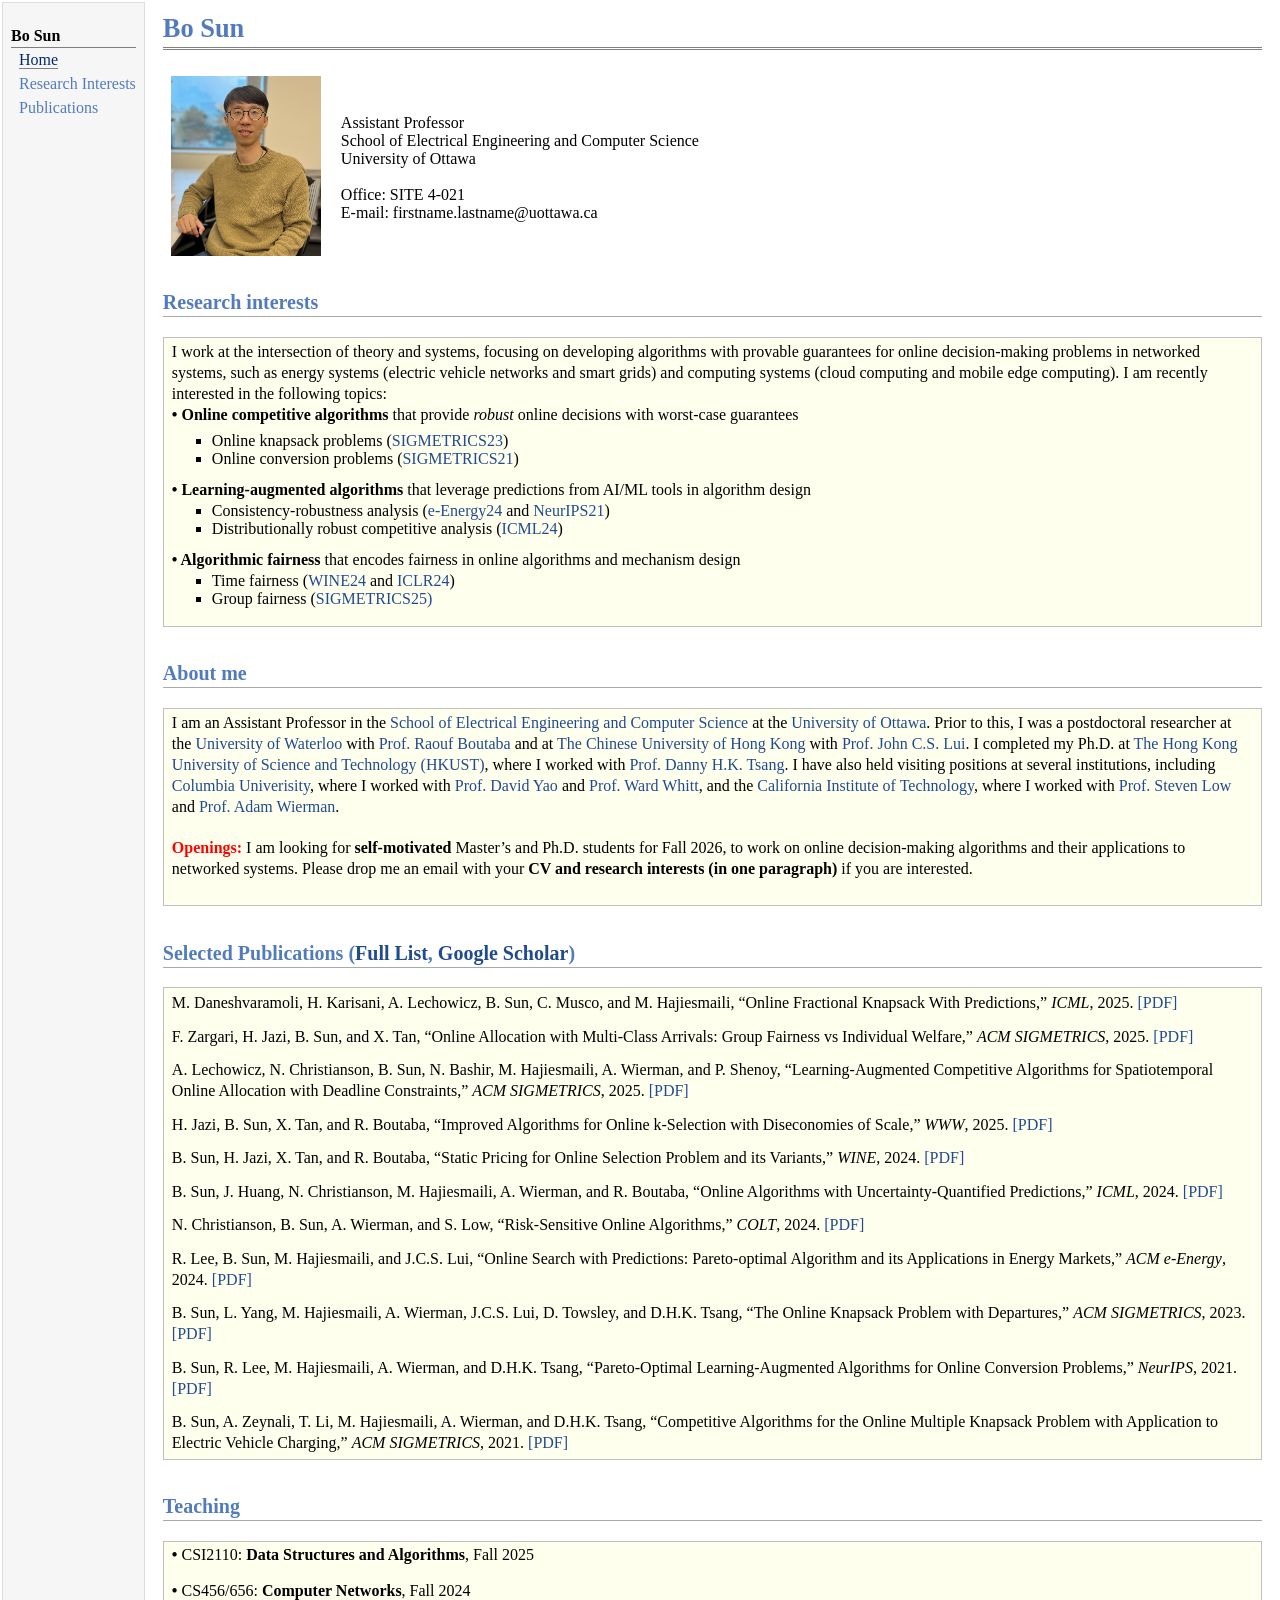
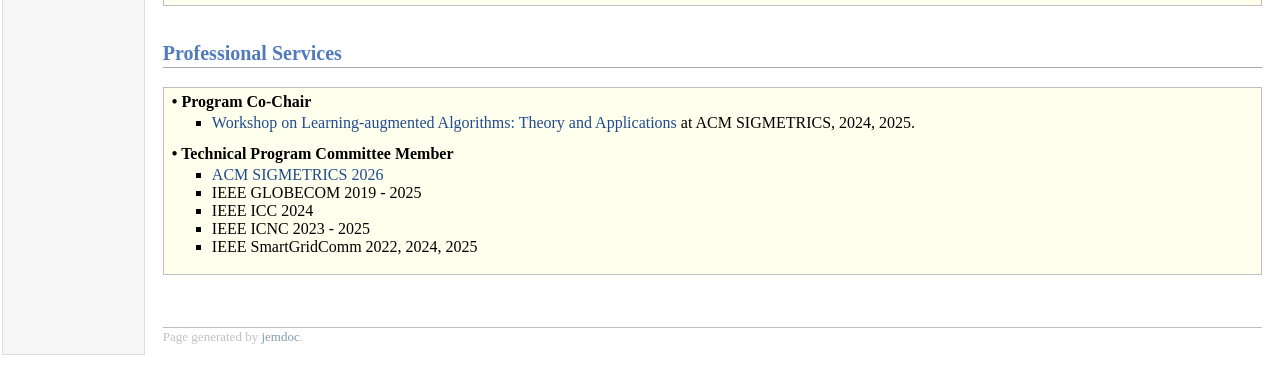
==== commit 507a92d0: "Update index.html" ====
--- a/index.html
+++ b/index.html
@@ -60,7 +60,7 @@
 <p> I am an Assistant Professor in the <a href="https://www.uottawa.ca/faculty-engineering/school-electrical-engineering-computer-science">School of Electrical Engineering and Computer Science</a> at the <a href="https://www.uottawa.ca/en">University of Ottawa</a>. Prior to this, I was a postdoctoral researcher at the <a href="https://uwaterloo.ca/">University of Waterloo</a> with <a href="https://rboutaba.cs.uwaterloo.ca/">Prof. Raouf Boutaba</a> and at <a href="https://www.cuhk.edu.hk/">The Chinese University of Hong Kong</a> with <a href="http://www.cse.cuhk.edu.hk/~cslui/">Prof. John C.S. Lui</a>. I completed my Ph.D. at <a href="https://hkust.edu.hk/">The Hong Kong University of Science and Technology (HKUST)</a>, where I worked with <a href="https://eetsang.home.ece.ust.hk/">Prof. Danny H.K. Tsang</a>.
 
 
-I have also held visiting positions at several institutions, including <a href="https://www.columbia.edu/">Columbia Univerisity</a>, where I worked with <a href="http://www.columbia.edu/~yao/">Prof. David Yao</a> and <a href="http://www.columbia.edu/~ww2040/">Prof. Ward Whitt</a>; and the <a href="https://www.caltech.edu/">California Institute of Technology</a>, where I collaborated with <a href="http://netlab.caltech.edu/">Prof. Steven Low</a> and <a href="http://users.cms.caltech.edu/~adamw/index.html">Prof. Adam Wierman</a>.
+I have also held visiting positions at several institutions, including <a href="https://www.columbia.edu/">Columbia Univerisity</a>, where I worked with <a href="http://www.columbia.edu/~yao/">Prof. David Yao</a> and <a href="http://www.columbia.edu/~ww2040/">Prof. Ward Whitt</a>, and the <a href="https://www.caltech.edu/">California Institute of Technology</a>, where I worked with <a href="http://netlab.caltech.edu/">Prof. Steven Low</a> and <a href="http://users.cms.caltech.edu/~adamw/index.html">Prof. Adam Wierman</a>.
 
 <br><br>
 
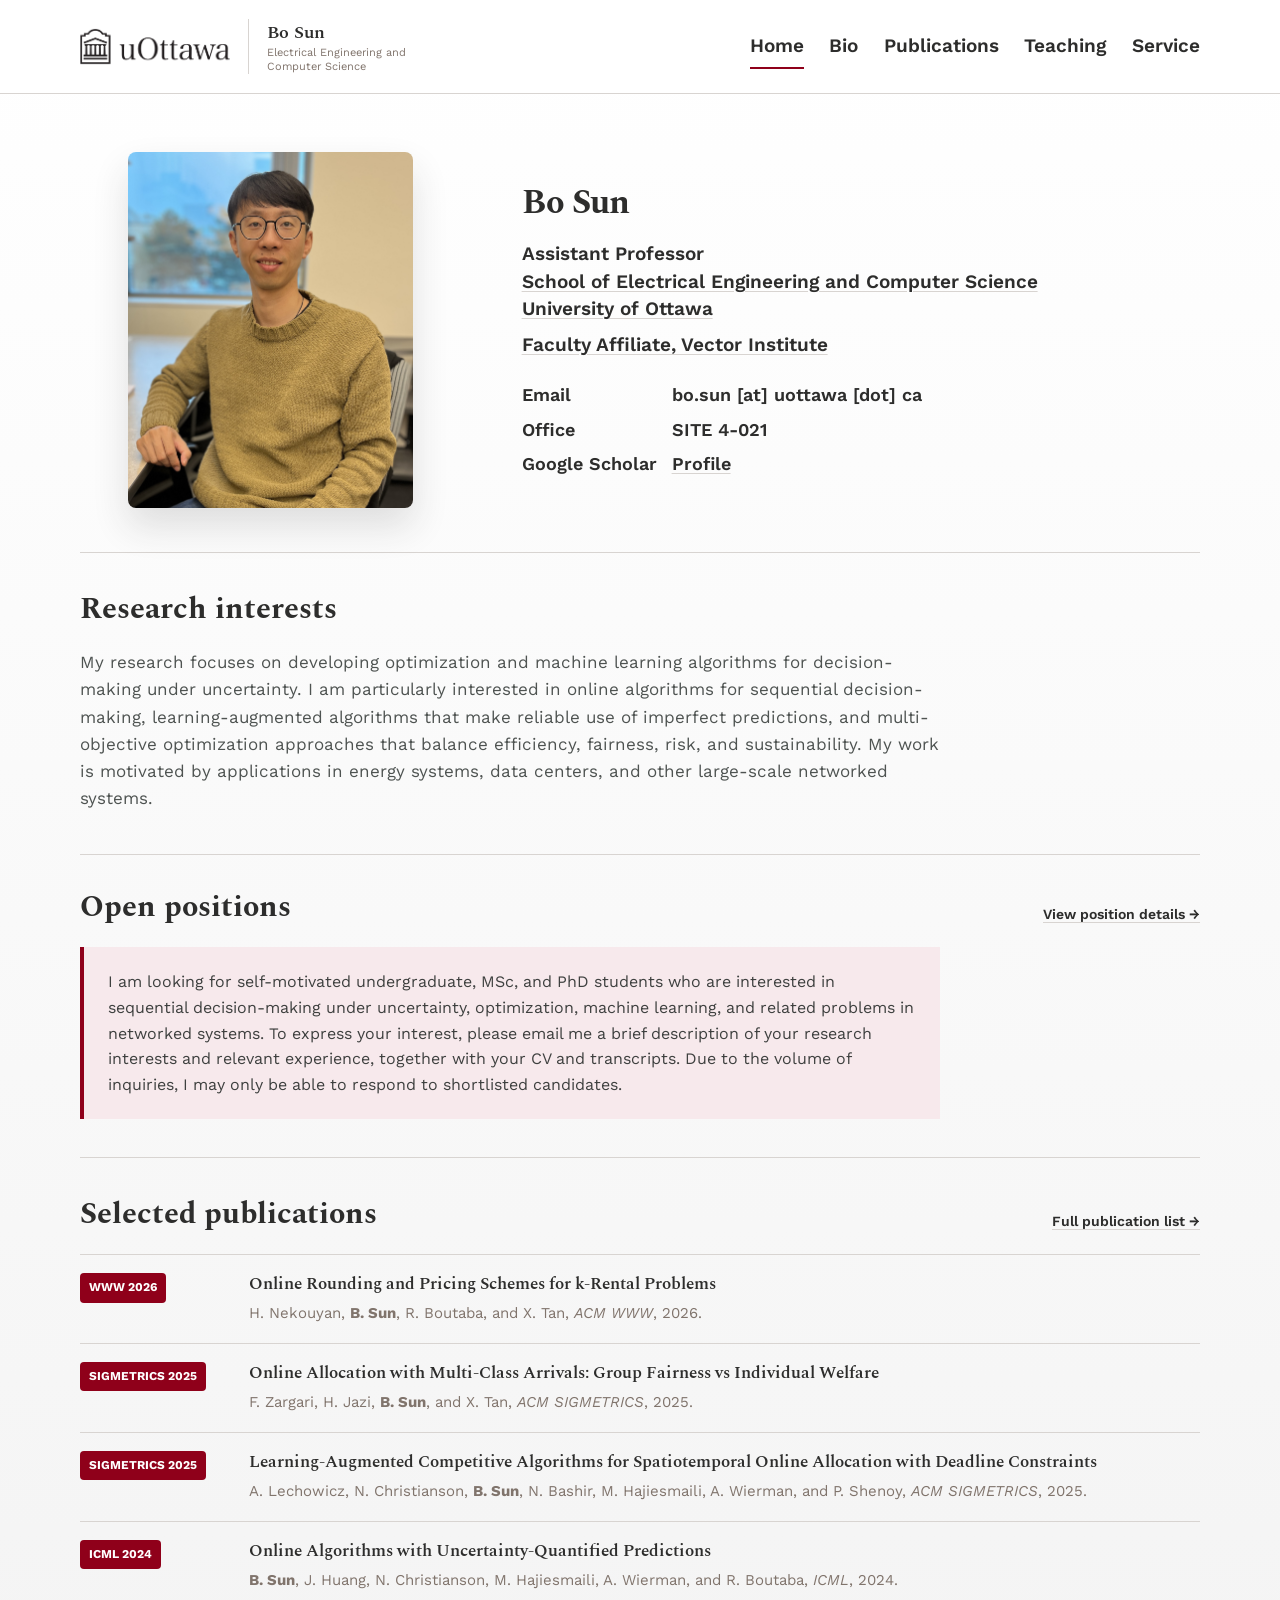
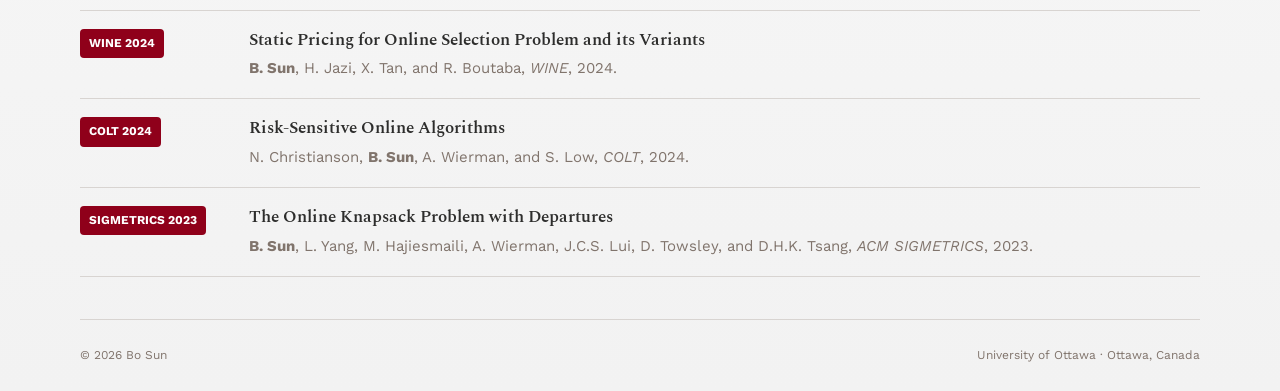
==== commit 63878f16: "update the website 2026" ====
--- a/index.html
+++ b/index.html
@@ -1,140 +1,111 @@
-<!DOCTYPE html PUBLIC "-//W3C//DTD XHTML 1.1//EN"
-  "http://www.w3.org/TR/xhtml11/DTD/xhtml11.dtd">
-<html xmlns="http://www.w3.org/1999/xhtml" xml:lang="en">
-<head>
-<meta name="generator" content="jemdoc, see http://jemdoc.jaboc.net/" />
-<meta http-equiv="Content-Type" content="text/html;charset=utf-8" />
-<link rel="stylesheet" href="jemdoc.css" type="text/css" />
-<title></title>
-</head>
-<body>
-<table summary="Table for page layout." id="tlayout">
-<tr valign="top">
-<td id="layout-menu">
-<div class="menu-category">Bo Sun</div>
-<div class="menu-item"><a href="index.html" class="current">Home</a></div>
-<div class="menu-item"><a href="#researchinterests">Research Interests</a></div>
-<div class="menu-item"><a href="#publications">Publications</a></div>
-</td>
-<td id="layout-content">
-<div id="toptitle">
-<h1> Bo Sun </h1>
-</div>
-<table class="imgtable"><tr><td>
-<img src="image/sunbo24.jpg" alt="Bo Sun" width="150px" height="180px" />&nbsp;</td>
-<td align="left">Assistant Professor<br>
-School of Electrical Engineering and Computer Science 
-<br>
-University of Ottawa<br><br>
-Office: SITE 4-021<br>
-E-mail: firstname.lastname@uottawa.ca
-</td></tr></table>
-</div></div>
-
-<a name="researchinterests"></a><h2>Research interests</h2>
-<div class="infoblock">
-<div class="blockcontent">
-<p>I work at the intersection of theory and systems, focusing on developing algorithms with provable guarantees for online decision-making problems in networked systems, such as energy systems (electric vehicle networks and smart grids) and computing systems (cloud computing and mobile edge computing). I am recently interested in the following topics:
-
-<br>
-<b>&bull; Online competitive algorithms</b> that provide <i>robust</i> online decisions with worst-case guarantees 
- <ul>
-	<li>Online knapsack problems (<a href="https://arxiv.org/abs/2209.11934">SIGMETRICS23</a>)</li>
-	<li>Online conversion problems (<a href="https://arxiv.org/abs/2010.00412">SIGMETRICS21</a>) </li>
- </ul>
-<b>&bull; Learning-augmented algorithms</b> that leverage <i></i>predictions from AI/ML</i> tools in algorithm design
- <ul>
-	<li>Consistency-robustness analysis (<a href="https://arxiv.org/abs/2211.06567">e-Energy24</a> and <a href="https://arxiv.org/abs/2109.01556">NeurIPS21</a>)</li>
-	<li>Distributionally robust competitive analysis (<a href="https://arxiv.org/abs/2310.11558">ICML24</a>)</li>
- </ul>
-<b>&bull; Algorithmic fairness</b> that encodes fairness in online algorithms and mechanism design
- <ul>
-	<li>Time fairness (<a href="https://arxiv.org/abs/2410.07378">WINE24</a> and <a href="https://arxiv.org/abs/2305.13293">ICLR24</a>) </li>
-	<li>Group fairness (<a href="https://arxiv.org/abs/2501.15782">SIGMETRICS25)</a></li>
- </ul>
-</div></div>
-<h2>About me</h2>
-<div class="infoblock">
-<div class="blockcontent">
-
-<p> I am an Assistant Professor in the <a href="https://www.uottawa.ca/faculty-engineering/school-electrical-engineering-computer-science">School of Electrical Engineering and Computer Science</a> at the <a href="https://www.uottawa.ca/en">University of Ottawa</a>. Prior to this, I was a postdoctoral researcher at the <a href="https://uwaterloo.ca/">University of Waterloo</a> with <a href="https://rboutaba.cs.uwaterloo.ca/">Prof. Raouf Boutaba</a> and at <a href="https://www.cuhk.edu.hk/">The Chinese University of Hong Kong</a> with <a href="http://www.cse.cuhk.edu.hk/~cslui/">Prof. John C.S. Lui</a>. I completed my Ph.D. at <a href="https://hkust.edu.hk/">The Hong Kong University of Science and Technology (HKUST)</a>, where I worked with <a href="https://eetsang.home.ece.ust.hk/">Prof. Danny H.K. Tsang</a>.
-
-
-I have also held visiting positions at several institutions, including <a href="https://www.columbia.edu/">Columbia Univerisity</a>, where I worked with <a href="http://www.columbia.edu/~yao/">Prof. David Yao</a> and <a href="http://www.columbia.edu/~ww2040/">Prof. Ward Whitt</a>, and the <a href="https://www.caltech.edu/">California Institute of Technology</a>, where I worked with <a href="http://netlab.caltech.edu/">Prof. Steven Low</a> and <a href="http://users.cms.caltech.edu/~adamw/index.html">Prof. Adam Wierman</a>.
-
-<br><br>
-
-<b style="color: red; font-size: 16px;">Openings:</b> I am looking for <b>self-motivated</b> Master’s and Ph.D. students for Fall 2026, to work on online decision-making algorithms and their applications to networked systems. Please drop me an email with your <b>CV and research interests (in one paragraph)</b> if you are interested.
-<br><br>
-
-</p>
-</div></div>
-
-<a name="publications"></a><h2>Selected Publications (<a href="publications.html">Full List</a>, <a href="https://scholar.google.com.hk/citations?user=nzuTDlcAAAAJ&hl=en">Google Scholar</a>)</h2>
-<div class="infoblock">
-<div class="blockcontent">
-
-<p>M. Daneshvaramoli, H. Karisani, A. Lechowicz, B. Sun, C. Musco, and M. Hajiesmaili, &ldquo;Online Fractional Knapsack With Predictions,&rdquo; <i>ICML</i>, 2025. <a href="https://arxiv.org/abs/2406.18752">[PDF]</a></p>
-
-<p>F. Zargari, H. Jazi, B. Sun, and X. Tan, &ldquo;Online Allocation with Multi-Class Arrivals: Group Fairness vs Individual Welfare,&rdquo; <i>ACM SIGMETRICS</i>, 2025. <a href="https://arxiv.org/abs/2501.15782">[PDF]</a></p>
-
-<p>A. Lechowicz, N. Christianson, B. Sun, N. Bashir, M. Hajiesmaili, A. Wierman, and P. Shenoy, &ldquo;Learning-Augmented Competitive Algorithms for Spatiotemporal Online Allocation with Deadline Constraints,&rdquo; <i>ACM SIGMETRICS</i>, 2025. <a href="https://dl.acm.org/doi/10.1145/3711701">[PDF]</a></p>
-
-<p>H. Jazi, B. Sun, X. Tan, and R. Boutaba, &ldquo;Improved Algorithms for Online k-Selection with Diseconomies of Scale,&rdquo; <i>WWW</i>, 2025. <a href="https://arxiv.org/abs/2502.02543">[PDF]</a></p>
-
-<p>B. Sun, H. Jazi, X. Tan, and R. Boutaba, &ldquo;Static Pricing for Online Selection Problem and its Variants,&rdquo; <i>WINE</i>, 2024. <a href="https://arxiv.org/abs/2410.07378">[PDF]</a></p>
-
-<p>B. Sun, J. Huang, N. Christianson, M. Hajiesmaili, A. Wierman, and R. Boutaba, &ldquo;Online Algorithms with Uncertainty-Quantified Predictions,&rdquo; <i>ICML</i>, 2024. <a href="https://arxiv.org/abs/2310.11558">[PDF]</a></p>
-
-<p>N. Christianson, B. Sun, A. Wierman, and S. Low, &ldquo;Risk-Sensitive Online Algorithms,&rdquo; <i>COLT</i>, 2024. <a href="https://arxiv.org/abs/2405.09859">[PDF]</a></p>
-
-<p>R. Lee, B. Sun, M. Hajiesmaili, and J.C.S. Lui, &ldquo;Online Search with Predictions: Pareto-optimal Algorithm and its Applications in Energy Markets,&rdquo; <i>ACM e-Energy</i>, 2024. <a href="https://arxiv.org/abs/2211.06567">[PDF]</a></p>
-
-<p>B. Sun, L. Yang, M. Hajiesmaili, A. Wierman, J.C.S. Lui, D. Towsley, and D.H.K. Tsang, &ldquo;The Online Knapsack Problem with Departures,&rdquo; <i>ACM SIGMETRICS</i>, 2023. <a href="https://arxiv.org/abs/2209.11934">[PDF]</a></p>
-
-<p>B. Sun, R. Lee, M. Hajiesmaili, A. Wierman, and D.H.K. Tsang, &ldquo;Pareto-Optimal Learning-Augmented Algorithms for Online Conversion Problems,&rdquo; <i>NeurIPS</i>, 2021. <a href="https://arxiv.org/abs/2109.01556">[PDF]</a></p>
-
-<p>B. Sun, A. Zeynali, T. Li, M. Hajiesmaili, A. Wierman, and D.H.K. Tsang, &ldquo;Competitive Algorithms for the Online Multiple Knapsack Problem with Application to Electric Vehicle Charging,&rdquo; <i>ACM SIGMETRICS</i>, 2021. <a href="https://arxiv.org/abs/2010.00412">[PDF]</a></p>
-
-</div></div>
-
-<a name="teaching"></a><h2>Teaching</h2>
-<div class="infoblock">
-<div class="blockcontent">
-<b>&bull;</b> CSI2110: <b>Data Structures and Algorithms</b>, Fall 2025 
-
-<br><br>
-
-<b>&bull;</b> CS456/656: <b>Computer Networks</b>, Fall 2024
-
-
-</div></div>
-
-<a name="teaching"></a><h2>Professional Services</h2>
-<div class="infoblock">
-<div class="blockcontent">
-<b>&bull; Program Co-Chair</b> 
- <ul>
-	<li><a href="https://learning-augmented-algorithms.github.io/">Workshop on Learning-augmented Algorithms: Theory and Applications</a> at ACM SIGMETRICS, 2024, 2025.</li>
- </ul>
-<b>&bull; Technical Program Committee Member</b> 
- <ul>
-	<li><a href="https://www.sigmetrics.org/sigmetrics2026/">ACM SIGMETRICS 2026</a></li>
-	<li>IEEE GLOBECOM 2019 - 2025 </li>
-	<li>IEEE ICC 2024 </li>
-	<li>IEEE ICNC 2023 - 2025 </li>
-	<li>IEEE SmartGridComm 2022, 2024, 2025 </li>
- </ul>
-
-</div></div>
-
-<div id="footer">
-<div id="footer-text">
-Page generated by <a href="http://jemdoc.jaboc.net/">jemdoc</a>.
-</div>
-</div>
-</td>
-</tr>
-</table>
-</body>
-</html>
+<!doctype html>
+<html lang="en">
+<head>
+  <meta charset="utf-8">
+  <meta name="viewport" content="width=device-width, initial-scale=1">
+  <meta name="description" content="Bo Sun is an Assistant Professor at the University of Ottawa researching online algorithms, learning-augmented algorithms, and algorithmic fairness.">
+  <title>Bo Sun | University of Ottawa</title>
+  <link rel="stylesheet" href="site.css">
+  <script src="site.js" defer></script>
+</head>
+<body>
+  <a class="skip-link" href="#main">Skip to content</a>
+  <header class="site-header">
+    <a class="identity" href="index.html" aria-label="Bo Sun homepage">
+      <img class="university-logo" src="image/uottawa-logo.png" alt="University of Ottawa">
+      <span class="identity-text"><strong>Bo Sun</strong><span>Electrical Engineering and Computer Science</span></span>
+    </a>
+    <button class="menu-toggle" type="button" aria-expanded="false" aria-controls="site-nav">
+      <span></span><span></span><span class="sr-only">Toggle navigation</span>
+    </button>
+    <nav id="site-nav" aria-label="Main navigation">
+      <a class="current" href="index.html">Home</a>
+      <a href="bio.html">Bio</a>
+      <a href="publications.html">Publications</a>
+      <a href="teaching.html">Teaching</a>
+      <a href="service.html">Service</a>
+    </nav>
+  </header>
+
+  <main id="main">
+    <section class="profile-section">
+      <div class="profile-photo-wrap">
+        <img class="profile-photo" src="image/sunbo24.jpg" alt="Portrait of Bo Sun" width="1536" height="1843">
+      </div>
+      <div class="profile-intro">
+        <h1>Bo Sun</h1>
+        <p class="role">Assistant Professor<br><a href="https://www.uottawa.ca/faculty-engineering/school-electrical-engineering-computer-science">School of Electrical Engineering and Computer Science</a><br><a href="https://www.uottawa.ca/en">University of Ottawa</a><span class="affiliation-extra"><a href="https://vectorinstitute.ai/">Faculty Affiliate, Vector Institute</a></span></p>
+        <div class="profile-links" aria-label="Contact information">
+          <span class="profile-detail"><strong>Email</strong><span>bo.sun [at] uottawa [dot] ca</span></span>
+          <span class="profile-detail"><strong>Office</strong><span>SITE 4-021</span></span>
+          <span class="profile-detail"><strong>Google Scholar</strong><a class="scholar-link" href="https://scholar.google.com.hk/citations?user=nzuTDlcAAAAJ&hl=en">Profile</a></span>
+        </div>
+      </div>
+    </section>
+
+    <section class="home-section" aria-labelledby="research-heading">
+      <div class="section-title-row">
+        <div>
+          <h2 id="research-heading">Research interests</h2>
+        </div>
+      </div>
+      <div class="research-summary">
+        <p>My research focuses on developing optimization and machine learning algorithms for decision-making under uncertainty. I am particularly interested in online algorithms for sequential decision-making, learning-augmented algorithms that make reliable use of imperfect predictions, and multi-objective optimization approaches that balance efficiency, fairness, risk, and sustainability. My work is motivated by applications in energy systems, data centers, and other large-scale networked systems.</p>
+      </div>
+    </section>
+
+    <section class="home-section opening-section" aria-labelledby="opening-heading">
+      <div class="section-title-row">
+        <div>
+          <h2 id="opening-heading">Open positions</h2>
+        </div>
+        <a class="section-more" href="positions.html">View position details &rarr;</a>
+      </div>
+      <div class="opening-card">
+        <p>I am looking for self-motivated undergraduate, MSc, and PhD students who are interested in sequential decision-making under uncertainty, optimization, machine learning, and related problems in networked systems. To express your interest, please email me a brief description of your research interests and relevant experience, together with your CV and transcripts. Due to the volume of inquiries, I may only be able to respond to shortlisted candidates.</p>
+      </div>
+    </section>
+
+    <section class="home-section" aria-labelledby="publications-heading">
+      <div class="section-title-row">
+        <div>
+          <h2 id="publications-heading">Selected publications</h2>
+        </div>
+        <a class="section-more" href="publications.html">Full publication list →</a>
+      </div>
+      <ol class="selected-publications">
+        <li>
+          <span class="venue">WWW 2026</span>
+          <div><h3>Online Rounding and Pricing Schemes for k-Rental Problems</h3><p>H. Nekouyan, <strong>B. Sun</strong>, R. Boutaba, and X. Tan, <em>ACM WWW</em>, 2026.</p></div>
+        </li>
+        <li>
+          <span class="venue">SIGMETRICS 2025</span>
+          <div><h3>Online Allocation with Multi-Class Arrivals: Group Fairness vs Individual Welfare</h3><p>F. Zargari, H. Jazi, <strong>B. Sun</strong>, and X. Tan, <em>ACM SIGMETRICS</em>, 2025.</p></div>
+        </li>
+        <li>
+          <span class="venue">SIGMETRICS 2025</span>
+          <div><h3>Learning-Augmented Competitive Algorithms for Spatiotemporal Online Allocation with Deadline Constraints</h3><p>A. Lechowicz, N. Christianson, <strong>B. Sun</strong>, N. Bashir, M. Hajiesmaili, A. Wierman, and P. Shenoy, <em>ACM SIGMETRICS</em>, 2025.</p></div>
+        </li>
+        <li>
+          <span class="venue">ICML 2024</span>
+          <div><h3>Online Algorithms with Uncertainty-Quantified Predictions</h3><p><strong>B. Sun</strong>, J. Huang, N. Christianson, M. Hajiesmaili, A. Wierman, and R. Boutaba, <em>ICML</em>, 2024.</p></div>
+        </li>
+        <li>
+          <span class="venue">WINE 2024</span>
+          <div><h3>Static Pricing for Online Selection Problem and its Variants</h3><p><strong>B. Sun</strong>, H. Jazi, X. Tan, and R. Boutaba, <em>WINE</em>, 2024.</p></div>
+        </li>
+        <li>
+          <span class="venue">COLT 2024</span>
+          <div><h3>Risk-Sensitive Online Algorithms</h3><p>N. Christianson, <strong>B. Sun</strong>, A. Wierman, and S. Low, <em>COLT</em>, 2024.</p></div>
+        </li>
+        <li>
+          <span class="venue">SIGMETRICS 2023</span>
+          <div><h3>The Online Knapsack Problem with Departures</h3><p><strong>B. Sun</strong>, L. Yang, M. Hajiesmaili, A. Wierman, J.C.S. Lui, D. Towsley, and D.H.K. Tsang, <em>ACM SIGMETRICS</em>, 2023.</p></div>
+        </li>
+      </ol>
+    </section>
+  </main>
+
+  <footer><p>© <span id="year">2026</span> Bo Sun</p><p>University of Ottawa · Ottawa, Canada</p></footer>
+</body>
+</html>
--- a/site.css
+++ b/site.css
@@ -0,0 +1,179 @@
+@import url('https://fonts.googleapis.com/css2?family=Spectral:wght@500;600&family=Work+Sans:wght@400;500;600;700&display=swap');
+
+:root {
+  --garnet: #8f001a;
+  --garnet-dark: #6f0014;
+  --charcoal: #2d2d2c;
+  --warm-grey: #80746c;
+  --polar-grey: #f2f2f2;
+  --line: #d8d4d1;
+  --paper: #ffffff;
+  --max: 1120px;
+  --sans: "Work Sans", Arial, sans-serif;
+  --serif: "Spectral", Georgia, serif;
+}
+
+* { box-sizing: border-box; }
+html { scroll-behavior: smooth; }
+body { margin: 0; color: var(--charcoal); background: linear-gradient(180deg, #fff 0%, var(--polar-grey) 100%); font: 400 16px/1.6 var(--sans); }
+a { color: var(--garnet); text-underline-offset: 3px; }
+main a, footer a { color: inherit; text-decoration-color: var(--line); transition: color .16s, text-decoration-color .16s; }
+main a:hover, main a:focus-visible, footer a:hover, footer a:focus-visible { color: var(--garnet); text-decoration-color: var(--garnet); }
+img { display: block; max-width: 100%; }
+.sr-only { position: absolute; width: 1px; height: 1px; margin: -1px; overflow: hidden; clip: rect(0,0,0,0); white-space: nowrap; }
+.skip-link { position: fixed; z-index: 100; top: -100px; left: 16px; padding: 10px 16px; color: white; background: var(--charcoal); }
+.skip-link:focus { top: 16px; }
+
+.site-header { position: relative; min-height: 94px; padding: 0 max(22px, calc((100% - var(--max)) / 2)); display: flex; align-items: center; justify-content: space-between; gap: 34px; background: var(--paper); border-bottom: 1px solid var(--line); }
+.identity { min-width: 310px; display: flex; align-items: center; gap: 18px; color: var(--charcoal); text-decoration: none; }
+.university-logo { width: 150px; height: auto; flex: 0 0 150px; }
+.identity-text { padding-left: 18px; display: flex; flex-direction: column; line-height: 1.25; border-left: 1px solid var(--line); }
+.identity-text strong { font: 600 18px var(--serif); }
+.identity-text span { max-width: 190px; color: var(--warm-grey); font-size: 11px; }
+nav { display: flex; align-items: center; gap: clamp(16px, 2vw, 30px); }
+nav a { position: relative; padding: 9px 0; color: var(--charcoal); font-size: 19px; font-weight: 600; text-decoration: none; white-space: nowrap; }
+nav a::after { position: absolute; right: 0; bottom: 2px; left: 0; height: 2px; content: ""; background: var(--garnet); transform: scaleX(0); transition: transform .18s ease; }
+nav a:hover::after, nav a:focus-visible::after, nav a.current::after { transform: scaleX(1); }
+.menu-toggle { display: none; border: 0; background: transparent; }
+.menu-toggle > span:not(.sr-only) { display: block; width: 25px; height: 2px; margin: 7px 0; background: var(--charcoal); transition: transform .18s; }
+
+main { width: min(var(--max), calc(100% - 44px)); margin: auto; }
+.profile-section { padding: clamp(40px, 5.5vw, 58px) 0 44px; display: grid; grid-template-columns: minmax(240px, .72fr) minmax(360px, 1.28fr); gap: clamp(34px, 5vw, 60px); align-items: center; }
+.profile-photo-wrap { width: 76%; max-width: 285px; margin: auto; aspect-ratio: 4/5; overflow: hidden; border-radius: 8px; box-shadow: 0 18px 36px rgba(45,45,44,.14); }
+.profile-photo { width: 100%; height: 100%; object-fit: cover; object-position: 50% 32%; }
+.eyebrow { margin: 0 0 8px; color: var(--garnet); font-size: 12px; font-weight: 700; letter-spacing: .09em; text-transform: uppercase; }
+h1, h2, h3, p { overflow-wrap: break-word; }
+h1, h2 { color: var(--charcoal); font-family: var(--serif); }
+h1 { margin: 0; font-size: clamp(42px, 5vw, 58px); line-height: 1; letter-spacing: -.025em; }
+.profile-intro h1 { font-size: 34px; line-height: 1.2; }
+.role { margin: 16px 0 24px; color: var(--charcoal); font-size: 19px; font-weight: 600; line-height: 1.45; }
+.affiliation-extra { display: block; margin-top: 8px; }
+.profile-intro > p:not(.eyebrow):not(.role) { max-width: 680px; margin: 0 0 14px; color: #4e5351; font-size: 17px; }
+.profile-links { display: grid; gap: 8px; font-size: 18px; font-weight: 600; line-height: 1.45; }
+.profile-detail { display: grid; grid-template-columns: 138px minmax(0, 1fr); align-items: baseline; gap: 12px; color: var(--charcoal); }
+.profile-detail strong { color: inherit; font-size: inherit; font-weight: inherit; letter-spacing: normal; text-transform: none; }
+.scholar-link { font-weight: inherit; white-space: nowrap; }
+.email-text { color: var(--warm-grey); }
+
+.home-section { padding: 38px 0 42px; border-top: 1px solid var(--line); }
+.section-title-row { margin-bottom: 22px; display: flex; align-items: flex-end; justify-content: space-between; gap: 24px; }
+h2 { margin: 0; font-size: clamp(24px, 2.5vw, 30px); line-height: 1.2; }
+.section-lede { max-width: 760px; margin: 12px 0 0; color: #4e5351; font-size: 17px; }
+.section-more { font-size: 14px; font-weight: 600; white-space: nowrap; }
+.research-summary { max-width: 860px; color: #4e5351; font-size: 17px; }
+.research-summary p { margin: 0; }
+.research-summary p + p { margin-top: 14px; }
+.opening-section { padding-top: 34px; padding-bottom: 38px; }
+.opening-card { max-width: 860px; padding: 22px 24px; background: #f7e9ec; border-left: 4px solid var(--garnet); }
+.opening-card p { margin: 0; color: #3e403f; font-size: 16px; }
+.interest-grid { display: grid; grid-template-columns: repeat(3, 1fr); gap: 20px; }
+.interest-grid article { padding: 24px; background: rgba(255,255,255,.82); border: 1px solid var(--line); border-radius: 8px; }
+.interest-grid article > span { color: var(--garnet); font-size: 12px; font-weight: 700; }
+.interest-grid h3 { margin: 0 0 10px; font: 600 18px/1.3 var(--serif); }
+.interest-grid p { margin: 0; color: #5d6461; font-size: 14px; }
+
+.selected-publications { margin: 0; padding: 0; list-style: none; }
+.selected-publications li { padding: 18px 0; display: grid; grid-template-columns: 145px 1fr; gap: 24px; align-items: start; border-top: 1px solid var(--line); }
+.selected-publications li:last-child { border-bottom: 1px solid var(--line); }
+.venue { padding: 5px 9px; display: inline-block; justify-self: start; color: white; background: var(--garnet); border-radius: 4px; font-size: 12px; font-weight: 700; }
+.selected-publications h3 { margin: 0 0 4px; font: 600 17px/1.4 var(--serif); }
+.selected-publications p { margin: 0; color: var(--warm-grey); font-size: 15px; }
+.selected-publications li > a { font-size: 12px; font-weight: 700; }
+
+.page { padding: 54px 0 74px; }
+.page-header { margin-bottom: 30px; }
+.page-header h1 { font-size: clamp(30px, 3.5vw, 40px); }
+.page-panel { padding: clamp(24px, 4vw, 42px); background: rgba(255,255,255,.9); border: 1px solid var(--line); border-radius: 8px; box-shadow: 0 14px 34px rgba(45,45,44,.06); }
+.page-panel > :first-child { margin-top: 0; }
+.page-panel > :last-child { margin-bottom: 0; }
+.page-panel h2 { margin: 38px 0 15px; padding-bottom: 10px; font-size: 23px; border-bottom: 1px solid var(--line); }
+.page-panel h3 { margin: 26px 0 8px; font: 600 18px var(--serif); }
+.page-panel p, .page-panel li { color: #4e5351; }
+.page-panel li + li { margin-top: 8px; }
+.positions-page { max-width: 920px; }
+.positions-header { max-width: 760px; margin-bottom: 40px; }
+.positions-header h1 { font-size: clamp(32px, 4vw, 44px); }
+.position-topics { display: grid; grid-template-columns: repeat(2, minmax(0, 1fr)); gap: 12px 30px; }
+.positions-page ul li::marker { color: var(--garnet); }
+.student-paths { margin: 0; padding-left: 22px; }
+.resource-links { padding-left: 0; list-style: none; }
+.resource-links li { padding: 10px 0; border-top: 1px solid var(--line); }
+.resource-links li:last-child { border-bottom: 1px solid var(--line); }
+.topic-list { display: grid; gap: 0; }
+.topic { padding: 25px 0; display: grid; grid-template-columns: 58px 1fr; border-top: 1px solid var(--line); }
+.topic:last-child { border-bottom: 1px solid var(--line); }
+.topic > span { color: var(--garnet); font-size: 12px; font-weight: 700; }
+.topic h2 { margin: 0 0 8px; padding: 0; border: 0; }
+.topic p { margin: 0 0 10px; }
+.research-page { max-width: var(--max); }
+.research-page .page-header { max-width: 880px; margin-bottom: 42px; }
+.research-overview { margin-bottom: 20px; padding: clamp(28px, 4vw, 46px); background: var(--charcoal); border-radius: 8px; }
+.research-overview h2 { margin: 0 0 20px; color: white; font-size: clamp(26px, 3.2vw, 36px); }
+.research-overview p { max-width: 900px; margin: 0 0 15px; color: #e5e1df; font-size: 17px; }
+.research-overview p:last-child { margin-bottom: 0; }
+.research-overview .eyebrow { color: #e6a8b4; font-size: 12px; }
+.research-overview strong { color: white; }
+.research-area { padding: clamp(38px, 5vw, 62px) 0; display: grid; grid-template-columns: 82px minmax(0, 1fr); gap: clamp(20px, 4vw, 48px); border-bottom: 1px solid var(--line); }
+.research-area-number { padding-top: 7px; color: var(--garnet); font: 600 16px var(--serif); }
+.research-area-content { max-width: 900px; }
+.research-area-content > h2 { margin: 0 0 18px; font-size: clamp(27px, 3vw, 36px); }
+.research-area-content > p { margin: 0 0 15px; color: #4e5351; font-size: 17px; }
+.research-highlights { margin-top: 28px; }
+.research-highlights h3 { margin: 0 0 10px; color: var(--charcoal); font: 600 16px var(--serif); }
+.research-highlights ul { margin: 0; padding: 0; list-style: none; border-top: 1px solid var(--line); }
+.research-highlights li { border-bottom: 1px solid var(--line); }
+.research-highlights a { padding: 13px 2px; display: grid; grid-template-columns: minmax(0, 1.35fr) minmax(220px, .65fr); gap: 24px; color: var(--charcoal); text-decoration: none; }
+.research-highlights a:hover strong, .research-highlights a:focus-visible strong { color: var(--garnet); }
+.research-highlights strong { font-size: 15px; font-weight: 600; }
+.research-highlights span { color: var(--warm-grey); font-size: 13px; }
+.research-footer-link { padding: 34px 0 4px; text-align: right; }
+.research-footer-link a { font-weight: 600; }
+.course, .service-item { padding: 22px 0; border-top: 1px solid var(--line); }
+.course:last-child, .service-item:last-child { border-bottom: 1px solid var(--line); }
+.course h2, .service-item h2 { margin: 0 0 5px; padding: 0; border: 0; font-size: 20px; }
+.course p, .service-item p { margin: 0; }
+.service-list { margin: 10px 0 0; padding-left: 20px; }
+
+.publication-page-list { margin: 0; padding: 0; list-style: none; }
+.publication-page-list li { padding: 11px 0; border-top: 1px solid var(--line); }
+.publication-page-list li:last-child { border-bottom: 1px solid var(--line); }
+.publication-page-list p { margin: 0; font-size: 15px; }
+.publication-page-list a { font-weight: 600; }
+
+footer { width: min(var(--max), calc(100% - 44px)); margin: auto; padding: 26px 0; display: flex; justify-content: space-between; color: var(--warm-grey); font-size: 12px; border-top: 1px solid var(--line); }
+footer p { margin: 0; }
+
+@media (max-width: 940px) {
+  .site-header { min-height: 80px; }
+  .identity { min-width: 0; }
+  .identity-text { display: none; }
+  .menu-toggle { width: 44px; height: 44px; padding: 0; display: block; cursor: pointer; }
+  .menu-toggle[aria-expanded="true"] > span:first-child { transform: translateY(4.5px) rotate(45deg); }
+  .menu-toggle[aria-expanded="true"] > span:nth-child(2) { transform: translateY(-4.5px) rotate(-45deg); }
+  nav { position: absolute; z-index: 20; top: 100%; right: 0; left: 0; padding: 12px 22px 20px; display: none; align-items: stretch; gap: 0; background: white; border-bottom: 1px solid var(--line); box-shadow: 0 14px 24px rgba(45,45,44,.08); }
+  nav.open { display: flex; flex-direction: column; }
+  nav a { padding: 10px 0; }
+  nav a::after { right: auto; width: 34px; }
+}
+
+@media (max-width: 720px) {
+  main, footer { width: min(100% - 30px, var(--max)); }
+  .profile-section { padding-top: 28px; grid-template-columns: 1fr; gap: 32px; }
+  .profile-intro { order: -1; }
+  .profile-photo-wrap { width: 70%; max-width: 300px; }
+  .interest-grid { grid-template-columns: 1fr; }
+  .section-title-row { align-items: flex-start; flex-direction: column; gap: 10px; }
+  .selected-publications li { grid-template-columns: 1fr; gap: 9px; }
+  .topic { grid-template-columns: 38px 1fr; }
+  .position-topics { grid-template-columns: 1fr; }
+  .research-area { grid-template-columns: 38px minmax(0, 1fr); gap: 12px; }
+  .research-highlights a { grid-template-columns: 1fr; gap: 3px; }
+  footer { flex-direction: column; gap: 4px; }
+}
+
+@media print {
+  .site-header, footer { display: none; }
+  body { background: white; }
+  main { width: 100%; }
+  .page-panel { padding: 0; border: 0; box-shadow: none; }
+}
